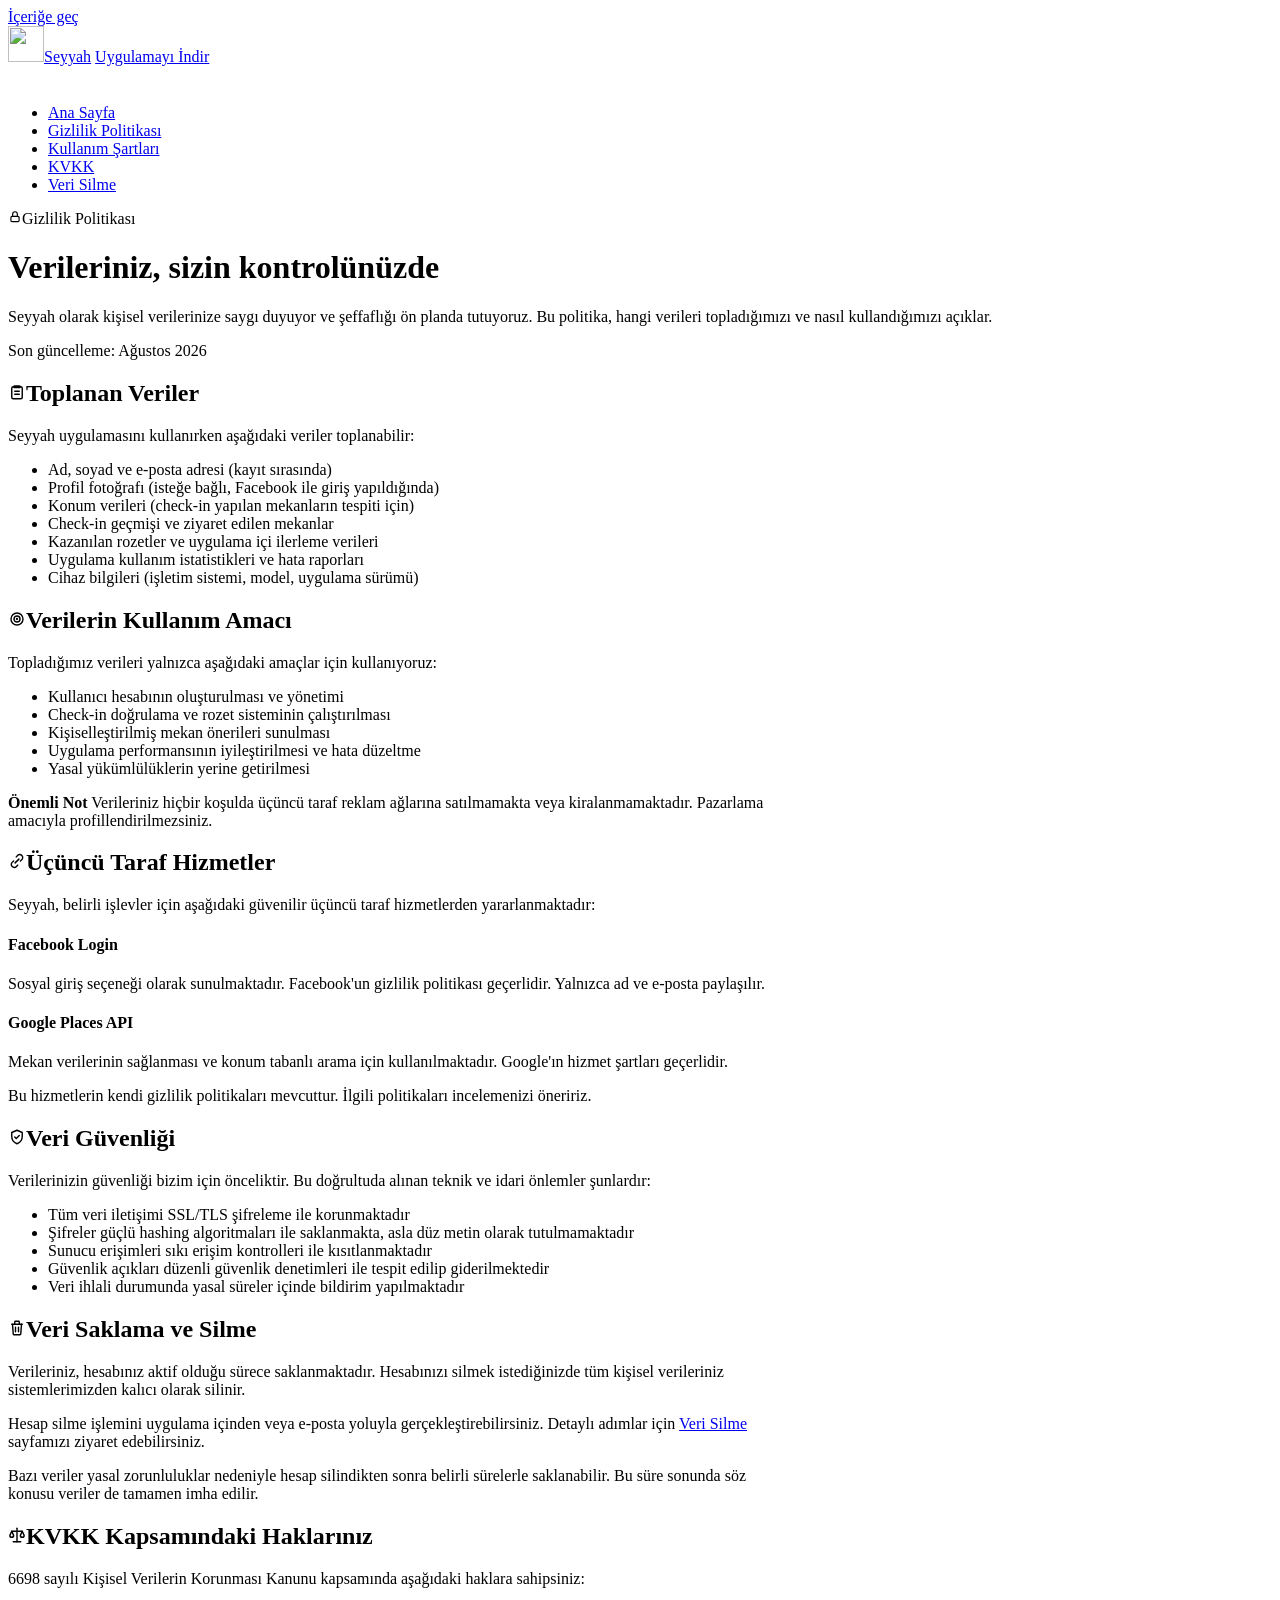
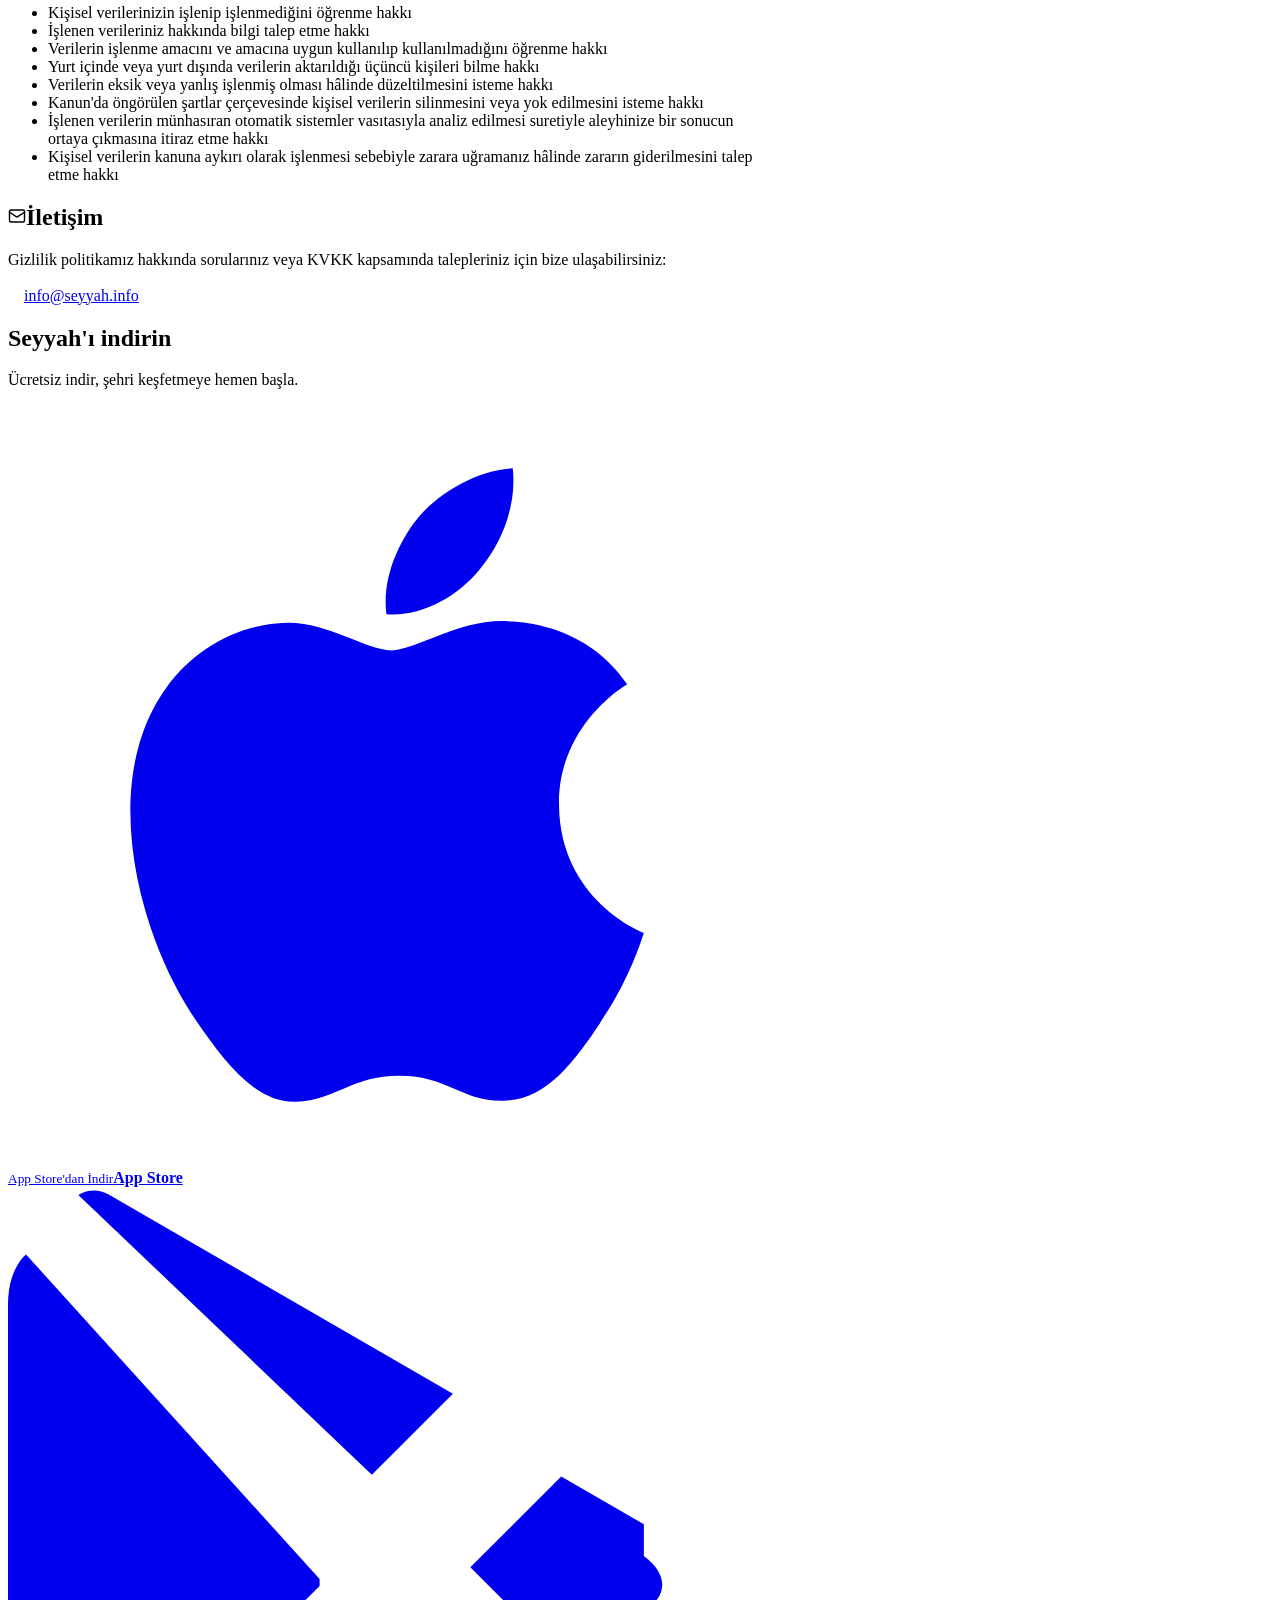
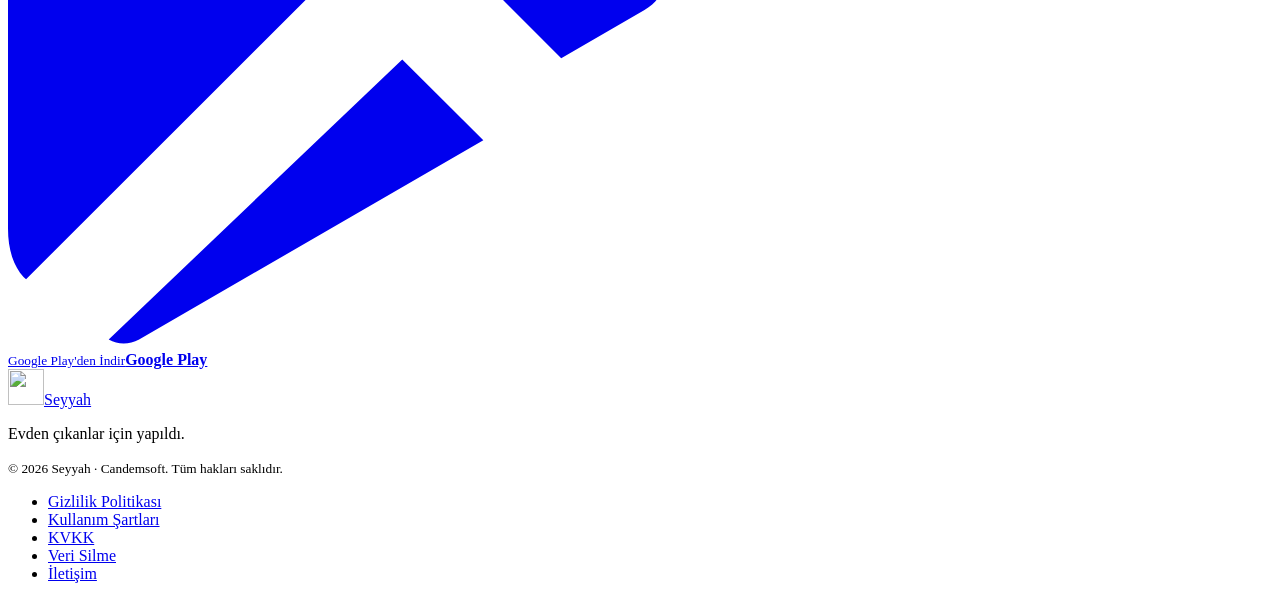
==== gizlilik_politikasi/index.html @ ff97edf8 "feat: yasal sayfalar yeni temada, metinler birebir Co-Authored-By: Claude Opus 5.5 <noreply@anthropi" ====
<!doctype html>
<html lang="tr">
<head>
  <meta charset="utf-8">
  <meta name="viewport" content="width=device-width, initial-scale=1">
  <!-- ÖNİZLEME: canlıya (seyyah.info) geçerken bu satırı kaldırın. Bkz. README -->
  <meta name="robots" content="noindex, nofollow">
  <title>Gizlilik Politikası — Seyyah</title>
  <meta name="description" content="Seyyah uygulaması gizlilik politikası. Kişisel verilerinizin nasıl toplandığı ve kullanıldığı hakkında bilgi alın.">
  <link rel="canonical" href="https://seyyah.info/gizlilik_politikasi">
  <meta name="theme-color" content="#faf8f3">
  <meta property="og:title" content="Gizlilik Politikası — Seyyah">
  <meta property="og:description" content="Seyyah uygulaması gizlilik politikası. Kişisel verilerinizin nasıl toplandığı ve kullanıldığı hakkında bilgi alın.">
  <meta property="og:url" content="https://seyyah.info/gizlilik_politikasi">
  <meta property="og:image" content="https://seyyah.info/assets/icon.png">
  <link rel="icon" type="image/png" href="../assets/icon.png">
  <link rel="preconnect" href="https://fonts.googleapis.com">
  <link rel="preconnect" href="https://fonts.gstatic.com" crossorigin>
  <link rel="stylesheet" href="https://fonts.googleapis.com/css2?family=Caveat:wght@600;700&display=swap">
  <link rel="stylesheet" href="../assets/css/site.css">
</head>
<body class="legal">
<a class="skip-link" href="#icerik">İçeriğe geç</a>
<header class="nav scrolled">
  <div class="wrap nav-inner">
    <a class="brand" href="../" aria-label="Seyyah ana sayfa"><img src="../assets/icon.png" alt="" width="36" height="36">Seyyah</a>
    <a class="btn btn-primary nav-cta" style="display:inline-flex;margin-left:auto" href="../#indir">Uygulamayı İndir</a>
  </div>
</header>
<main id="icerik">
<div class="wrap" style="max-width:868px;padding-top:22px">
  <nav aria-label="Yasal sayfalar">
    <ul class="legal-nav">
      <li><a class="u-draw" href="../">Ana Sayfa</a></li>
      <li><a class="u-draw" href="../gizlilik_politikasi/" aria-current="page">Gizlilik Politikası</a></li>
      <li><a class="u-draw" href="../kullanim_sartlari/">Kullanım Şartları</a></li>
      <li><a class="u-draw" href="../kvkk/">KVKK</a></li>
      <li><a class="u-draw" href="../veri_silme/">Veri Silme</a></li>
    </ul>
  </nav>
</div>
<!-- içerik: seyyah.info/gizlilik_politikasi sayfasından birebir -->
<header class="legal-hero">
  <div class="container">
    <span class="legal-badge"><svg width="14" height="14" viewBox="0 0 24 24" fill="none" stroke="currentColor" stroke-width="2" stroke-linecap="round" stroke-linejoin="round"><rect x="5" y="11" width="14" height="9" rx="2"/><path d="M8 11V7a4 4 0 0 1 8 0v4"/></svg>Gizlilik Politikası</span>
    <h1>Verileriniz, sizin kontrolünüzde</h1>
    <p>Seyyah olarak kişisel verilerinize saygı duyuyor ve şeffaflığı ön planda tutuyoruz. Bu politika, hangi verileri topladığımızı ve nasıl kullandığımızı açıklar.</p>
  </div>
</header>

<div class="legal-content">
  <div class="container" style="max-width:760px;">
    <div class="date-note">Son güncelleme: Ağustos 2026</div>

  <div class="card">
    <h2><span class="icon-badge"><svg width="18" height="18" viewBox="0 0 24 24" fill="none" stroke="currentColor" stroke-width="1.9" stroke-linecap="round" stroke-linejoin="round"><path d="M9 4h6a1 1 0 0 1 1 1v1H8V5a1 1 0 0 1 1-1Z"/><rect x="5" y="5" width="14" height="16" rx="2"/><path d="M9 11h6M9 15h6"/></svg></span>Toplanan Veriler</h2>

    <p>Seyyah uygulamasını kullanırken aşağıdaki veriler toplanabilir:</p>
    <ul class="bullets">
      <li>Ad, soyad ve e-posta adresi (kayıt sırasında)</li>
      <li>Profil fotoğrafı (isteğe bağlı, Facebook ile giriş yapıldığında)</li>
      <li>Konum verileri (check-in yapılan mekanların tespiti için)</li>
      <li>Check-in geçmişi ve ziyaret edilen mekanlar</li>
      <li>Kazanılan rozetler ve uygulama içi ilerleme verileri</li>
      <li>Uygulama kullanım istatistikleri ve hata raporları</li>
      <li>Cihaz bilgileri (işletim sistemi, model, uygulama sürümü)</li>
    </ul>
  </div>

  <div class="card">
    <h2><span class="icon-badge"><svg width="18" height="18" viewBox="0 0 24 24" fill="none" stroke="currentColor" stroke-width="1.9" stroke-linecap="round" stroke-linejoin="round"><circle cx="12" cy="12" r="8"/><circle cx="12" cy="12" r="4"/><circle cx="12" cy="12" r="0.6" fill="currentColor"/></svg></span>Verilerin Kullanım Amacı</h2>

    <p>Topladığımız verileri yalnızca aşağıdaki amaçlar için kullanıyoruz:</p>
    <ul class="bullets">
      <li>Kullanıcı hesabının oluşturulması ve yönetimi</li>
      <li>Check-in doğrulama ve rozet sisteminin çalıştırılması</li>
      <li>Kişiselleştirilmiş mekan önerileri sunulması</li>
      <li>Uygulama performansının iyileştirilmesi ve hata düzeltme</li>
      <li>Yasal yükümlülüklerin yerine getirilmesi</li>
    </ul>
    <div class="callout">
      <strong>Önemli Not</strong>
      Verileriniz hiçbir koşulda üçüncü taraf reklam ağlarına satılmamakta veya kiralanmamaktadır. Pazarlama amacıyla profillendirilmezsiniz.
    </div>

  </div>

  <div class="card">
    <h2><span class="icon-badge"><svg width="18" height="18" viewBox="0 0 24 24" fill="none" stroke="currentColor" stroke-width="1.9" stroke-linecap="round" stroke-linejoin="round"><path d="M9.5 14.5 14.5 9.5"/><path d="M11 6.5 12.4 5A4 4 0 1 1 18 10.6l-1.5 1.4"/><path d="M13 17.5 11.6 19A4 4 0 1 1 6 13.4l1.5-1.4"/></svg></span>Üçüncü Taraf Hizmetler</h2>

    <p>Seyyah, belirli işlevler için aşağıdaki güvenilir üçüncü taraf hizmetlerden yararlanmaktadır:</p>
    <div class="grid-2">
      <div class="mini-card">
        <h4>Facebook Login</h4>
        <p>Sosyal giriş seçeneği olarak sunulmaktadır. Facebook'un gizlilik politikası geçerlidir. Yalnızca ad ve e-posta paylaşılır.</p>
      </div>
      <div class="mini-card">
        <h4>Google Places API</h4>
        <p>Mekan verilerinin sağlanması ve konum tabanlı arama için kullanılmaktadır. Google'ın hizmet şartları geçerlidir.</p>
      </div>
    </div>
    <p style="margin-top:14px;">Bu hizmetlerin kendi gizlilik politikaları mevcuttur. İlgili politikaları incelemenizi öneririz.</p>

  </div>

  <div class="card">
    <h2><span class="icon-badge"><svg width="18" height="18" viewBox="0 0 24 24" fill="none" stroke="currentColor" stroke-width="1.9" stroke-linecap="round" stroke-linejoin="round"><path d="M12 3 5 6v5c0 5 3 8.5 7 10 4-1.5 7-5 7-10V6l-7-3Z"/><path d="m9 12 2 2 4-4"/></svg></span>Veri Güvenliği</h2>

    <p>Verilerinizin güvenliği bizim için önceliktir. Bu doğrultuda alınan teknik ve idari önlemler şunlardır:</p>
    <ul class="bullets">
      <li>Tüm veri iletişimi SSL/TLS şifreleme ile korunmaktadır</li>
      <li>Şifreler güçlü hashing algoritmaları ile saklanmakta, asla düz metin olarak tutulmamaktadır</li>
      <li>Sunucu erişimleri sıkı erişim kontrolleri ile kısıtlanmaktadır</li>
      <li>Güvenlik açıkları düzenli güvenlik denetimleri ile tespit edilip giderilmektedir</li>
      <li>Veri ihlali durumunda yasal süreler içinde bildirim yapılmaktadır</li>
    </ul>
  </div>

  <div class="card">
    <h2><span class="icon-badge"><svg width="18" height="18" viewBox="0 0 24 24" fill="none" stroke="currentColor" stroke-width="1.9" stroke-linecap="round" stroke-linejoin="round"><path d="M5 7h14"/><path d="M10 11v6M14 11v6"/><path d="M6 7l1 13a1 1 0 0 0 1 1h8a1 1 0 0 0 1-1l1-13"/><path d="M9 7V4a1 1 0 0 1 1-1h4a1 1 0 0 1 1 1v3"/></svg></span>Veri Saklama ve Silme</h2>

    <p>Verileriniz, hesabınız aktif olduğu sürece saklanmaktadır. Hesabınızı silmek istediğinizde tüm kişisel verileriniz sistemlerimizden kalıcı olarak silinir.</p>
    <p>Hesap silme işlemini uygulama içinden veya e-posta yoluyla gerçekleştirebilirsiniz. Detaylı adımlar için <a href="../veri_silme/" class="inline-link">Veri Silme</a> sayfamızı ziyaret edebilirsiniz.</p>
    <p>Bazı veriler yasal zorunluluklar nedeniyle hesap silindikten sonra belirli sürelerle saklanabilir. Bu süre sonunda söz konusu veriler de tamamen imha edilir.</p>

  </div>

  <div class="card">
    <h2><span class="icon-badge"><svg width="18" height="18" viewBox="0 0 24 24" fill="none" stroke="currentColor" stroke-width="1.9" stroke-linecap="round" stroke-linejoin="round"><path d="M12 3v18"/><path d="M7 21h10"/><path d="M5 7h6M13 7h6"/><path d="M5 7 2.5 12.5a2.5 2.5 0 0 0 5 0L5 7Z"/><path d="M19 7 16.5 12.5a2.5 2.5 0 0 0 5 0L19 7Z"/></svg></span>KVKK Kapsamındaki Haklarınız</h2>

    <p>6698 sayılı Kişisel Verilerin Korunması Kanunu kapsamında aşağıdaki haklara sahipsiniz:</p>
    <ul class="bullets">
      <li>Kişisel verilerinizin işlenip işlenmediğini öğrenme hakkı</li>
      <li>İşlenen verileriniz hakkında bilgi talep etme hakkı</li>
      <li>Verilerin işlenme amacını ve amacına uygun kullanılıp kullanılmadığını öğrenme hakkı</li>
      <li>Yurt içinde veya yurt dışında verilerin aktarıldığı üçüncü kişileri bilme hakkı</li>
      <li>Verilerin eksik veya yanlış işlenmiş olması hâlinde düzeltilmesini isteme hakkı</li>
      <li>Kanun'da öngörülen şartlar çerçevesinde kişisel verilerin silinmesini veya yok edilmesini isteme hakkı</li>
      <li>İşlenen verilerin münhasıran otomatik sistemler vasıtasıyla analiz edilmesi suretiyle aleyhinize bir sonucun ortaya çıkmasına itiraz etme hakkı</li>
      <li>Kişisel verilerin kanuna aykırı olarak işlenmesi sebebiyle zarara uğramanız hâlinde zararın giderilmesini talep etme hakkı</li>
    </ul>
  </div>

  <div class="card">
    <h2><span class="icon-badge"><svg width="18" height="18" viewBox="0 0 24 24" fill="none" stroke="currentColor" stroke-width="1.9" stroke-linecap="round" stroke-linejoin="round"><rect x="2" y="4" width="20" height="16" rx="2"/><path d="m22 7-8.97 5.7a1.94 1.94 0 0 1-2.06 0L2 7"/></svg></span>İletişim</h2>

    <p>Gizlilik politikamız hakkında sorularınız veya KVKK kapsamında talepleriniz için bize ulaşabilirsiniz:</p>
    <a href="mailto:info@seyyah.info" class="contact-pill"><svg width="16" height="16" viewBox="0 0 24 24" fill="none" stroke="var(--on-blue)" stroke-width="2" stroke-linecap="round" stroke-linejoin="round"><rect x="2" y="4" width="20" height="16" rx="2"/><path d="m22 7-8.97 5.7a1.94 1.94 0 0 1-2.06 0L2 7"/></svg>info@seyyah.info</a>

  </div>


<div class="promo">
  <h2>Seyyah'ı indirin</h2>
  <p>Ücretsiz indir, şehri keşfetmeye hemen başla.</p>
  <div class="store-buttons">
    <a href="https://apps.apple.com/tr/app/seyyah-ke%C5%9Ffet-karar-ver-git/id6761266829?l=tr" class="btn-store" target="_blank" rel="noopener">
      <svg viewBox="0 0 24 24" fill="currentColor"><path d="M18.71 19.5c-.83 1.24-1.71 2.45-3.05 2.47-1.34.03-1.77-.79-3.29-.79-1.53 0-2 .77-3.27.82-1.31.05-2.3-1.32-3.14-2.53C4.25 17 2.94 12.45 4.7 9.39c.87-1.52 2.43-2.48 4.12-2.51 1.28-.02 2.5.87 3.29.87.78 0 2.26-1.07 3.8-.91.65.03 2.47.26 3.64 1.98-.09.06-2.17 1.28-2.15 3.81.03 3.02 2.65 4.03 2.68 4.04-.03.07-.42 1.44-1.38 2.83M13 3.5c.73-.83 1.94-1.46 2.94-1.5.13 1.17-.34 2.35-1.04 3.19-.69.85-1.83 1.51-2.95 1.42-.15-1.15.41-2.35 1.05-3.11z"/></svg>
      <div class="btn-store-text"><small>App Store'dan İndir</small><strong>App Store</strong></div>
    </a>
    <a href="https://play.google.com/store/apps/details?id=com.candemsoft.seyyah" class="btn-store" target="_blank" rel="noopener">
      <svg viewBox="0 0 24 24" fill="currentColor"><path d="M3.18 23.76c.3.17.64.17.96 0l10.87-6.29-2.56-2.55-9.27 8.84zM.49 2.2C.18 2.54 0 3.06 0 3.73v16.53c0 .67.18 1.19.49 1.53l.08.07 9.27-9.26v-.22L.57 2.13l-.08.07zM20.08 10.65l-2.61-1.51-2.87 2.87 2.87 2.87 2.63-1.52c.75-.43.75-1.14-.02-1.71zM3.18.24L14.05 6.53l-2.56 2.56L2.22.25c.32-.18.64-.18.96-.01z"/></svg>
      <div class="btn-store-text"><small>Google Play'den İndir</small><strong>Google Play</strong></div>
    </a>
  </div>
</div>

  </div>
</div>
</main>
<footer class="footer">
  <div class="wrap footer-grid">
    <div>
      <a class="brand" href="../"><img src="../assets/icon.png" alt="" width="36" height="36" loading="lazy">Seyyah</a>
      <p class="made">Evden çıkanlar için yapıldı.</p>
      <small>© 2026 Seyyah · Candemsoft. Tüm hakları saklıdır.</small>
    </div>
    <nav aria-label="Alt menü">
      <ul>
        <li><a class="u-draw" href="../gizlilik_politikasi/">Gizlilik Politikası</a></li>
        <li><a class="u-draw" href="../kullanim_sartlari/">Kullanım Şartları</a></li>
        <li><a class="u-draw" href="../kvkk/">KVKK</a></li>
        <li><a class="u-draw" href="../veri_silme/">Veri Silme</a></li>
        <li><a class="u-draw" href="mailto:info@seyyah.info">İletişim</a></li>
      </ul>
    </nav>
  </div>
</footer>
</body>
</html>
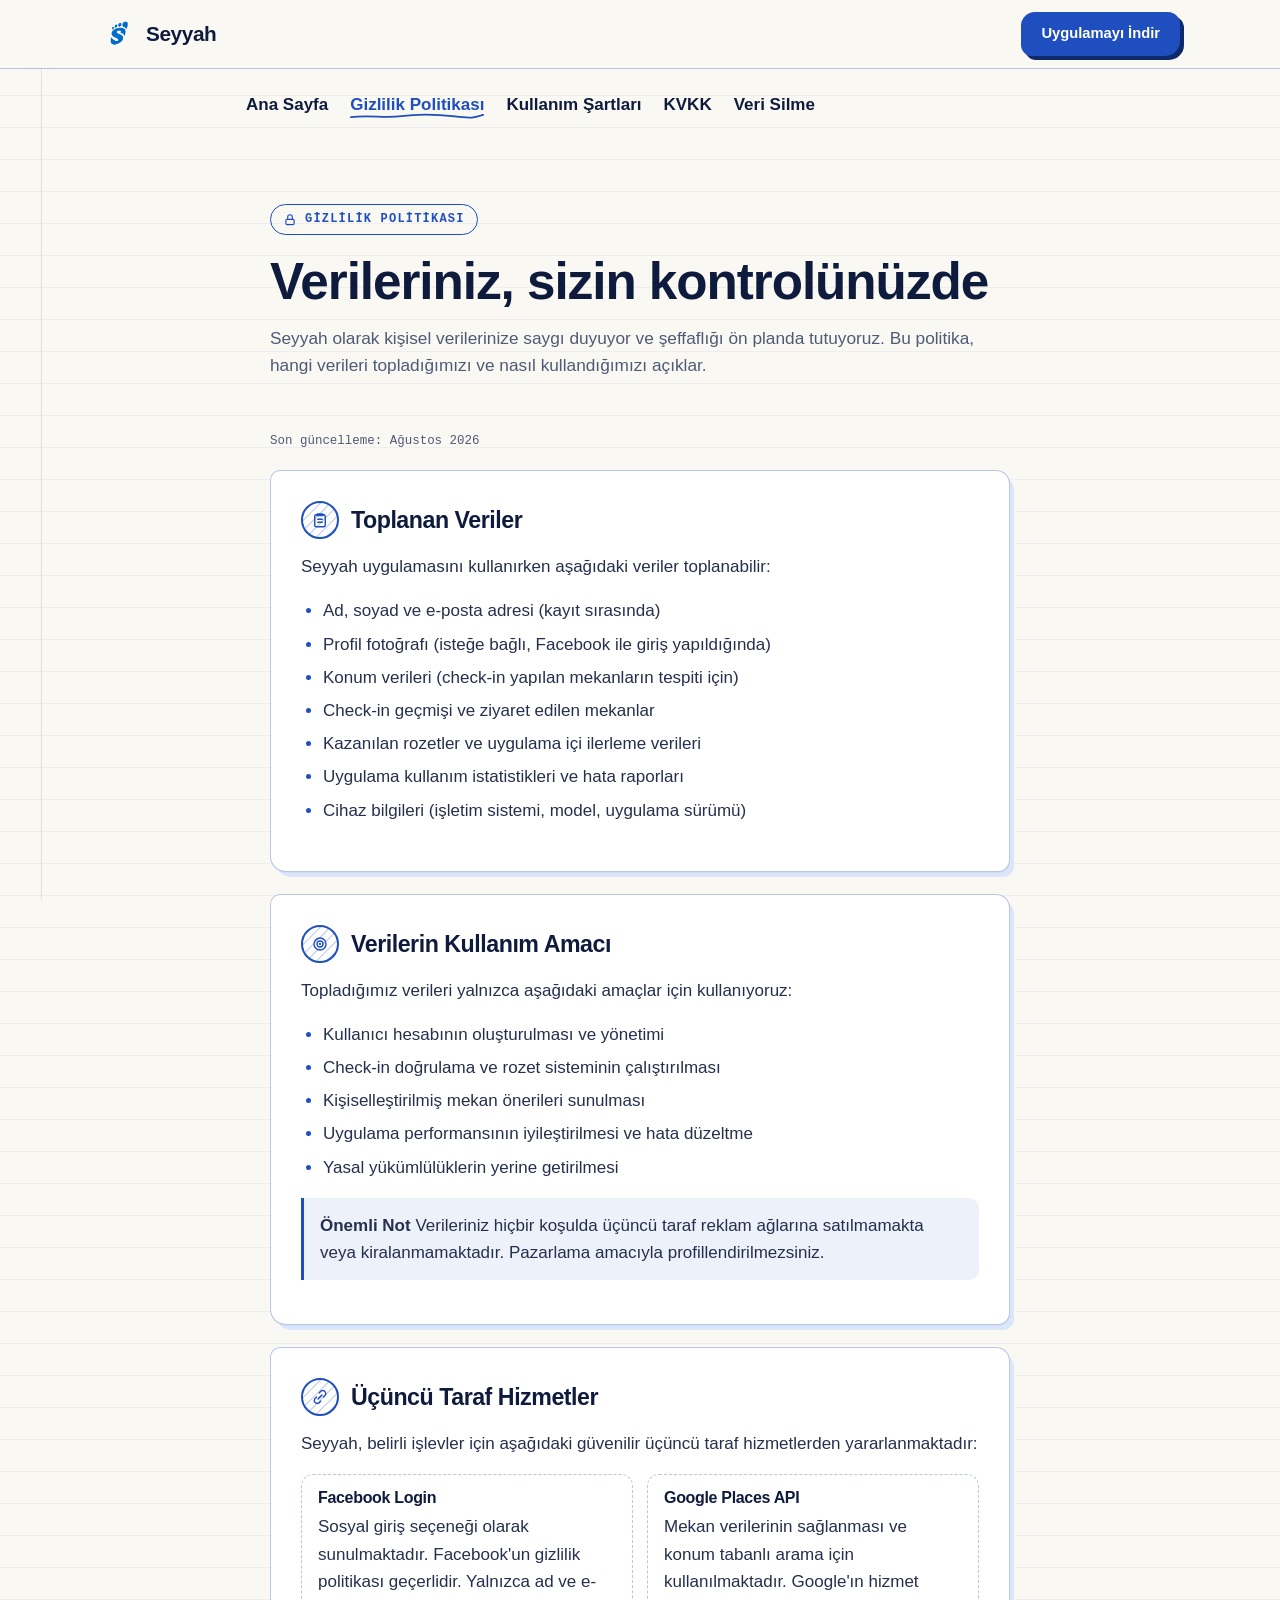
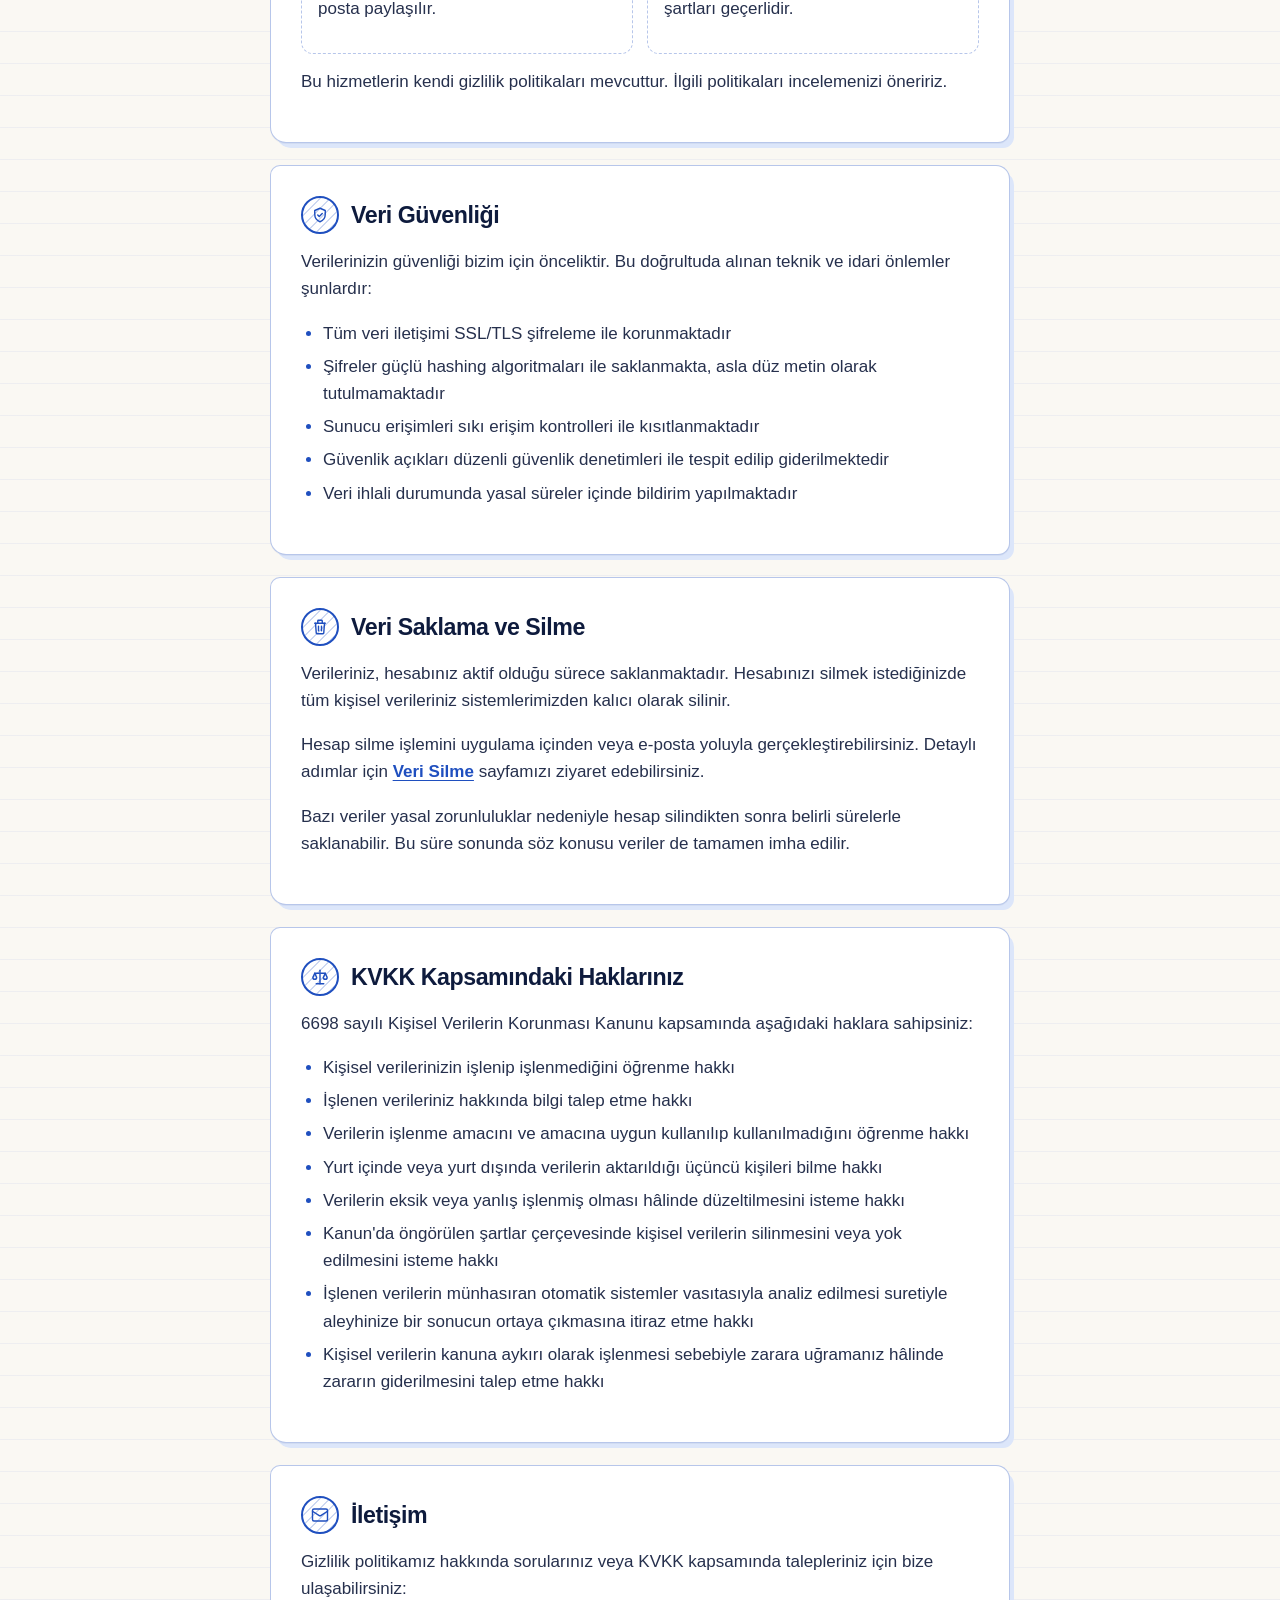
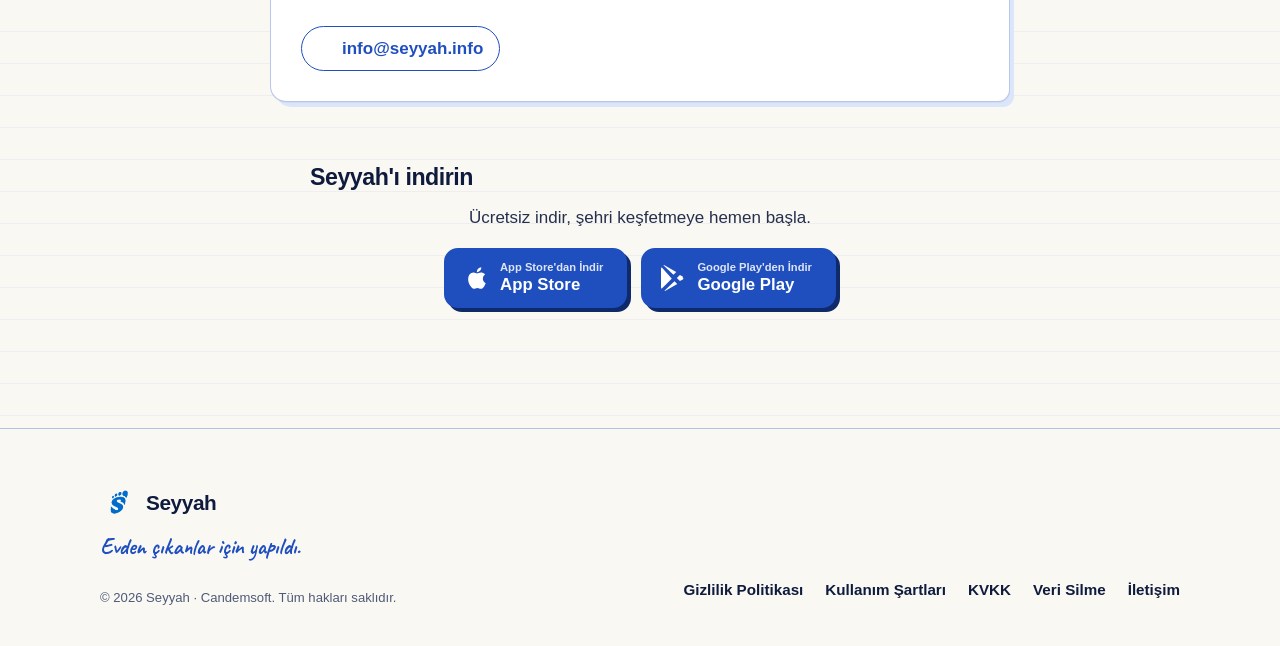
==== commit 5ca0a6ca: "perf: Caveat fontunu repoda barındır, Özel Not/Favorile kontrastını yükselt Co-Authored-By: Claude O" ====
--- a/gizlilik_politikasi/index.html
+++ b/gizlilik_politikasi/index.html
@@ -14,9 +14,8 @@
   <meta property="og:url" content="https://seyyah.info/gizlilik_politikasi">
   <meta property="og:image" content="https://seyyah.info/assets/icon.png">
   <link rel="icon" type="image/png" href="../assets/icon.png">
-  <link rel="preconnect" href="https://fonts.googleapis.com">
-  <link rel="preconnect" href="https://fonts.gstatic.com" crossorigin>
-  <link rel="stylesheet" href="https://fonts.googleapis.com/css2?family=Caveat:wght@600;700&display=swap">
+  <link rel="preload" href="../assets/fonts/caveat-latin.woff2" as="font" type="font/woff2" crossorigin>
+  <link rel="preload" href="../assets/fonts/caveat-latin-ext.woff2" as="font" type="font/woff2" crossorigin>
   <link rel="stylesheet" href="../assets/css/site.css">
 </head>
 <body class="legal">
--- a/assets/css/site.css
+++ b/assets/css/site.css
@@ -0,0 +1,633 @@
+/* Seyyah — mavi mürekkep karakalem teması
+   Mobil öncelikli. Renkler tek aile: mürekkep mavisi. Yeşil (Özel Not) ve
+   kırmızı (Favorile) yalnızca ilgili özellikte kullanılır. */
+
+/* Caveat (SIL OFL 1.1) — repoda barındırılıyor; değişken font, 600–700 aynı dosya */
+@font-face { font-family: "Caveat"; font-style: normal; font-weight: 400 700; font-display: swap;
+  src: url("../fonts/caveat-latin.woff2") format("woff2");
+  unicode-range: U+0000-00FF, U+0131, U+0152-0153, U+02BB-02BC, U+02C6, U+02DA, U+02DC, U+0304, U+0308, U+0329, U+2000-206F, U+20AC, U+2122, U+2191, U+2193, U+2212, U+2215, U+FEFF, U+FFFD; }
+@font-face { font-family: "Caveat"; font-style: normal; font-weight: 400 700; font-display: swap;
+  src: url("../fonts/caveat-latin-ext.woff2") format("woff2");
+  unicode-range: U+0100-02BA, U+02BD-02C5, U+02C7-02CC, U+02CE-02D7, U+02DD-02FF, U+0304, U+0308, U+0329, U+1D00-1DBF, U+1E00-1E9F, U+1EF2-1EFF, U+2020, U+20A0-20AB, U+20AD-20C4, U+2113, U+2C60-2C7F, U+A720-A7FF; }
+
+:root {
+  --paper: #faf8f3;
+  --paper-white: #ffffff;
+  --ink: #1f4fbf;
+  --ink-deep: #0e2a6b;
+  --ink-soft: #dce6fa;
+  --ink-faint: rgba(31, 79, 191, 0.08);
+  --ink-line: rgba(31, 79, 191, 0.32);
+  --title: #0e1b3d;
+  --text: #26304d;
+  --muted: #4f5a76;
+  --note: #15703f;          /* Özel Not */
+  --note-soft: #e3f4ea;
+  --fav: #b5203f;           /* Favorile */
+  --fav-soft: #fbe4ea;
+  --rare: #7c3aed;
+  --epic: #db2777;
+
+  --f-sans: -apple-system, BlinkMacSystemFont, "SF Pro Display", "Segoe UI", Roboto, "Helvetica Neue", Arial, sans-serif;
+  --f-hand: "Caveat", "Kalam", "Segoe Print", cursive;
+  --f-mono: ui-monospace, "SF Mono", SFMono-Regular, Menlo, Consolas, monospace;
+
+  --wrap: 1160px;
+  --gutter: clamp(16px, 4vw, 40px);
+  --radius: 10px 14px 12px 16px;
+  --shadow: 0 1px 0 rgba(14, 42, 107, 0.05), 5px 6px 0 -1px var(--ink-soft);
+  --line-gap: 32px;
+  --hatch: repeating-linear-gradient(-45deg, rgba(31, 79, 191, 0.22) 0 1.2px, transparent 1.2px 7px);
+  --hatch-x: repeating-linear-gradient(45deg, rgba(31, 79, 191, 0.16) 0 1px, transparent 1px 7px),
+             repeating-linear-gradient(-45deg, rgba(31, 79, 191, 0.16) 0 1px, transparent 1px 7px);
+  --scribble: url("data:image/svg+xml,%3Csvg xmlns='http://www.w3.org/2000/svg' viewBox='0 0 120 10' preserveAspectRatio='none'%3E%3Cpath d='M1 6.5C18 3 30 8.5 46 5.2S78 2.8 94 5.6 112 6.6 119 3.6' fill='none' stroke='%231f4fbf' stroke-width='2.2' stroke-linecap='round'/%3E%3C/svg%3E");
+}
+
+*, *::before, *::after { box-sizing: border-box; }
+html { -webkit-text-size-adjust: 100%; scroll-behavior: smooth; scroll-padding-top: 80px; }
+@media (prefers-reduced-motion: reduce) { html { scroll-behavior: auto; } }
+
+body {
+  margin: 0;
+  font-family: var(--f-sans);
+  font-size: 17px;
+  line-height: 1.6;
+  color: var(--text);
+  background-color: var(--paper);
+  background-image: linear-gradient(to bottom, transparent calc(var(--line-gap) - 1px), rgba(31, 79, 191, 0.055) calc(var(--line-gap) - 1px), rgba(31, 79, 191, 0.055) var(--line-gap));
+  background-size: 100% var(--line-gap);
+  overflow-x: hidden;
+  -webkit-font-smoothing: antialiased;
+}
+/* defter marj çizgisi */
+body::before {
+  content: "";
+  position: fixed;
+  inset: 0 auto 0 clamp(10px, 3.2vw, 56px);
+  width: 1.5px;
+  background: rgba(214, 50, 90, 0.16);
+  pointer-events: none;
+  z-index: 0;
+}
+@media (max-width: 699px) { body::before { display: none; } }
+
+img, svg { max-width: 100%; }
+img { height: auto; display: block; }
+a { color: var(--ink); text-underline-offset: 3px; }
+a:hover { color: var(--ink-deep); }
+button { font: inherit; color: inherit; }
+:focus-visible { outline: 2.5px dashed var(--ink); outline-offset: 3px; border-radius: 4px; }
+
+.sr-only {
+  position: absolute !important; width: 1px; height: 1px; padding: 0; margin: -1px;
+  overflow: hidden; clip: rect(0 0 0 0); white-space: nowrap; border: 0;
+}
+.skip-link {
+  position: absolute; left: 12px; top: -60px; z-index: 100;
+  background: var(--ink); color: #fff; padding: 10px 16px; border-radius: 8px; font-weight: 700;
+}
+.skip-link:focus { top: 12px; color: #fff; }
+
+.wrap { width: 100%; max-width: var(--wrap); margin: 0 auto; padding: 0 var(--gutter); position: relative; z-index: 1; }
+
+/* ---------- tipografi ---------- */
+h1, h2, h3, h4 { color: var(--title); margin: 0; line-height: 1.12; letter-spacing: -0.02em; font-weight: 800; }
+h1 { font-size: clamp(2.5rem, 9vw, 4.75rem); }
+h2 { font-size: clamp(1.95rem, 5.4vw, 3.15rem); }
+h3 { font-size: clamp(1.15rem, 2.4vw, 1.35rem); letter-spacing: -0.01em; }
+p { margin: 0 0 1em; }
+.hand { font-family: var(--f-hand); font-weight: 700; color: var(--ink); letter-spacing: 0; }
+.mono { font-family: var(--f-mono); font-size: 0.78rem; letter-spacing: 0.06em; text-transform: uppercase; }
+.lead { font-size: clamp(1.05rem, 2.2vw, 1.2rem); color: var(--muted); max-width: 40em; }
+.muted { color: var(--muted); }
+
+.eyebrow {
+  display: inline-flex; align-items: center; gap: 10px;
+  font-family: var(--f-mono); font-size: 0.75rem; letter-spacing: 0.12em; text-transform: uppercase;
+  color: var(--ink); font-weight: 600; margin-bottom: 18px;
+}
+.eyebrow::before { content: ""; width: 26px; height: 2px; background: var(--ink); border-radius: 2px; transform: rotate(-4deg); }
+
+.section { position: relative; padding: clamp(56px, 8vw, 104px) 0; }
+.section-head { max-width: 760px; margin-bottom: clamp(36px, 6vw, 64px); }
+.section-head h2 .hand { display: block; font-size: 1.12em; line-height: 1.05; margin-top: 4px; }
+.section-head .lead { margin-top: 18px; }
+.center { text-align: center; margin-left: auto; margin-right: auto; }
+.center .eyebrow { justify-content: center; }
+
+.sample-note {
+  display: inline-flex; align-items: center; gap: 8px;
+  font-family: var(--f-mono); font-size: 0.72rem; letter-spacing: 0.04em; color: var(--muted);
+  margin-top: 18px;
+}
+.sample-note::before { content: "※"; color: var(--ink); }
+
+/* el çizimi alt çizgi (linkler ve butonlar) */
+.u-draw {
+  background-image: var(--scribble);
+  background-repeat: no-repeat;
+  background-position: 0 100%;
+  background-size: 0% 8px;
+  padding-bottom: 6px;
+  text-decoration: none;
+  transition: background-size 0.4s cubic-bezier(.6, .1, .2, 1);
+}
+.u-draw:hover, .u-draw:focus-visible, .u-draw[aria-current="true"] { background-size: 100% 8px; }
+.u-always { background-image: var(--scribble); background-repeat: no-repeat; background-position: 0 100%; background-size: 100% 0.32em; padding-bottom: 0.08em; }
+
+/* ---------- butonlar ---------- */
+.btn {
+  --b: var(--ink);
+  position: relative; display: inline-flex; align-items: center; justify-content: center; gap: 10px;
+  min-height: 52px; padding: 12px 24px;
+  border: 2px solid var(--b); border-radius: 14px 12px 15px 11px;
+  font-weight: 750; font-size: 1rem; text-decoration: none; cursor: pointer;
+  transition: transform 0.18s ease, box-shadow 0.18s ease, background-color 0.18s ease;
+  -webkit-tap-highlight-color: transparent;
+}
+.btn::after { /* butonun altını kalemle çiz */
+  content: ""; position: absolute; left: 14px; right: 14px; bottom: -12px; height: 8px;
+  background: var(--scribble) no-repeat 0 0 / 0% 100%;
+  transition: background-size 0.45s cubic-bezier(.6, .1, .2, 1);
+}
+.btn:hover::after, .btn:focus-visible::after { background-size: 100% 100%; }
+.btn-primary { background: var(--ink); color: #fff; box-shadow: 4px 4px 0 var(--ink-deep); }
+.btn-primary:hover { color: #fff; transform: translate(-1px, -1px); box-shadow: 6px 6px 0 var(--ink-deep); }
+.btn-primary:active { transform: translate(2px, 2px); box-shadow: 1px 1px 0 var(--ink-deep); }
+.btn-ghost { background: var(--paper-white); color: var(--ink); }
+.btn-ghost:hover { background: var(--ink-soft); color: var(--ink-deep); }
+.btn svg { width: 22px; height: 22px; flex: none; }
+
+.store-buttons { display: flex; flex-wrap: wrap; gap: 14px; }
+.btn-store { min-height: 60px; padding: 10px 22px 10px 18px; text-align: left; }
+.btn-store small { display: block; font-size: 0.7rem; font-weight: 600; opacity: 0.85; line-height: 1.2; }
+.btn-store strong { display: block; font-size: 1.05rem; line-height: 1.2; }
+.btn-store svg { width: 26px; height: 26px; }
+
+/* ---------- kâğıt kart ---------- */
+.paper {
+  background: var(--paper-white);
+  border: 1.5px solid var(--ink-line);
+  border-radius: var(--radius);
+  box-shadow: var(--shadow);
+  position: relative;
+}
+.tape::before {
+  content: ""; position: absolute; top: -12px; left: 50%; width: 86px; height: 24px;
+  transform: translateX(-50%) rotate(-3deg);
+  background: rgba(220, 230, 250, 0.85);
+  border-left: 1px dashed rgba(31, 79, 191, 0.25); border-right: 1px dashed rgba(31, 79, 191, 0.25);
+  box-shadow: 0 1px 2px rgba(14, 42, 107, 0.08);
+}
+
+/* SVG çizim sınıfları */
+.ink { fill: none; stroke: var(--ink); stroke-width: 2.2; stroke-linecap: round; stroke-linejoin: round; }
+.ink-thin { stroke-width: 1.4; }
+.ink-deep { stroke: var(--ink-deep); }
+.ink-dash { stroke-dasharray: 2 9; }
+.ink-fill { fill: var(--ink); stroke: none; }
+.wobble { filter: url(#wobble); }
+.hatch-fill { fill: url(#hatch); }
+/* çizim animasyonu: JS pathLength=1 atar */
+/* boşluk >1 ve ofset >1: yuvarlak uçların başlangıçta nokta bırakmaması için */
+.js .draw [data-draw] { stroke-dasharray: 1 1.1; stroke-dashoffset: 1.05; }
+.js.reduced .draw [data-draw], .no-anim .draw [data-draw] { stroke-dasharray: none; stroke-dashoffset: 0; }
+.js [data-reveal] { opacity: 0; transform: translateY(18px); }
+.js.reduced [data-reveal], .no-anim [data-reveal] { opacity: 1; transform: none; }
+
+/* ---------- üst menü ---------- */
+.nav {
+  position: sticky; top: 0; z-index: 50;
+  background: rgba(250, 248, 243, 0.9);
+  -webkit-backdrop-filter: blur(10px); backdrop-filter: blur(10px);
+  border-bottom: 1.5px solid transparent;
+  transition: border-color 0.25s ease;
+}
+.nav.scrolled { border-bottom-color: var(--ink-line); }
+.nav-inner { display: flex; align-items: center; gap: 20px; min-height: 68px; }
+.brand { display: inline-flex; align-items: center; gap: 10px; font-weight: 850; font-size: 1.3rem; color: var(--title); text-decoration: none; letter-spacing: -0.02em; }
+.brand img { width: 36px; height: 36px; }
+.nav-links { display: none; list-style: none; margin: 0 0 0 auto; padding: 0; gap: 26px; }
+.nav-links a { color: var(--title); font-weight: 650; font-size: 0.95rem; }
+.nav-cta { display: none; min-height: 44px; padding: 8px 18px; font-size: 0.92rem; }
+.nav-toggle {
+  margin-left: auto; width: 48px; height: 48px; border: 2px solid var(--ink); border-radius: 12px;
+  background: var(--paper-white); display: grid; place-items: center; cursor: pointer;
+}
+.nav-toggle svg { width: 24px; height: 24px; }
+.mobile-menu {
+  display: none; position: fixed; inset: 68px 0 auto 0; z-index: 49;
+  background: var(--paper); border-bottom: 1.5px solid var(--ink-line);
+  padding: 12px var(--gutter) 24px; box-shadow: 0 18px 30px -18px rgba(14, 42, 107, 0.3);
+}
+.mobile-menu.open { display: block; }
+.mobile-menu a { display: block; padding: 13px 4px; font-size: 1.1rem; font-weight: 700; color: var(--title); text-decoration: none; border-bottom: 1px dashed var(--ink-line); }
+.mobile-menu .btn { margin-top: 18px; width: 100%; border-bottom: 2px solid var(--ink); color: #fff; }
+@media (min-width: 960px) {
+  .nav-links { display: flex; }
+  .nav-cta { display: inline-flex; }
+  .nav-toggle, .mobile-menu, .mobile-menu.open { display: none; }
+}
+
+/* ---------- hero ---------- */
+.hero { padding: clamp(36px, 7vw, 90px) 0 clamp(64px, 9vw, 110px); }
+.hero-grid { display: grid; gap: 48px; align-items: center; }
+.hero h1 .hand { display: block; font-size: 0.92em; line-height: 1.08; margin-top: 6px; font-weight: 700; }
+.hero h1 .hand .u-always { background-size: 100% 0.28em; }
+.hero .lead { margin: 22px 0 30px; }
+.hero-cta { display: flex; flex-wrap: wrap; gap: 16px 14px; }
+.hero-stats { display: grid; grid-template-columns: repeat(3, minmax(0, 1fr)); gap: 12px; margin: 40px 0 0; padding: 0; list-style: none; }
+.hero-stats li { border-left: 2px solid var(--ink); padding: 2px 0 2px 12px; }
+.hero-stats strong { display: block; font-size: clamp(1.6rem, 5vw, 2.2rem); color: var(--title); line-height: 1.1; font-weight: 850; }
+.hero-stats span { font-size: 0.82rem; color: var(--muted); line-height: 1.3; display: block; }
+.hero-slogan { margin-top: 26px; font-size: 1.45rem; }
+
+.hero-art { position: relative; max-width: 560px; margin: 0 auto; width: 100%; }
+.notebook {
+  padding: 26px 22px 22px 34px; transform: rotate(-1.5deg);
+  background-image: linear-gradient(to bottom, transparent 27px, rgba(31, 79, 191, 0.1) 27px, rgba(31, 79, 191, 0.1) 28px);
+  background-size: 100% 28px; background-color: #fff;
+}
+.notebook::after { /* spiral delikleri */
+  content: ""; position: absolute; left: 10px; top: 18px; bottom: 18px; width: 10px;
+  background: radial-gradient(circle at 5px 5px, var(--paper) 3.2px, var(--ink-line) 3.6px, transparent 4.2px) 0 0 / 10px 26px repeat-y;
+}
+.hero-art svg.hero-svg { width: 100%; height: auto; display: block; overflow: visible; }
+.hero-word { font-family: var(--f-hand); font-weight: 700; fill: var(--ink); }
+.hero-polaroid {
+  position: absolute; right: -6px; bottom: -34px; width: 42%; padding: 8px 8px 30px; background: #fff;
+  border: 1.5px solid var(--ink-line); transform: rotate(5deg); box-shadow: var(--shadow);
+}
+.hero-polaroid figcaption { position: absolute; left: 0; right: 0; bottom: 4px; text-align: center; font-family: var(--f-hand); font-size: 1.15rem; color: var(--ink); }
+@media (min-width: 960px) { .hero-grid { grid-template-columns: 1.05fr 0.95fr; gap: 56px; } }
+
+/* mavi karakalem görünümü: gerçek çizim gelene kadar fotoğrafı mürekkep tonuna çeviren yer tutucu */
+.sketch { position: relative; overflow: hidden; background: #fff; isolation: isolate; }
+.sketch img { width: 100%; height: 100%; object-fit: cover; filter: grayscale(1) contrast(1.35) brightness(1.42); }
+.sketch::before { content: ""; position: absolute; inset: 0; background: var(--ink); mix-blend-mode: lighten; z-index: 1; pointer-events: none; }
+.sketch::after { content: ""; position: absolute; inset: 0; background: var(--hatch); mix-blend-mode: multiply; opacity: 0.5; z-index: 2; pointer-events: none; }
+.sketch.is-drawing img { filter: none; }
+.sketch.is-drawing::before, .sketch.is-drawing::after { display: none; }
+
+/* ---------- ayak izi geçişleri ---------- */
+.trail { display: block; width: min(520px, 92%); height: 120px; margin: -36px auto; overflow: visible; color: var(--ink); position: relative; z-index: 1; }
+.trail use { fill: currentColor; }
+
+/* ---------- canlı akış ---------- */
+.live-grid { display: grid; gap: 40px; align-items: center; }
+.live-stack { position: relative; min-height: 330px; }
+.live-note {
+  position: absolute; left: 0; right: 0; padding: 16px 18px 16px 62px; background: #fff;
+  border: 1.5px solid var(--ink-line); border-radius: 6px 12px 8px 14px; box-shadow: var(--shadow);
+  display: block;
+}
+.live-note .avatar {
+  position: absolute; left: 14px; top: 16px; width: 36px; height: 36px; border-radius: 50%;
+  border: 2px solid var(--ink); display: grid; place-items: center; font-weight: 800; color: var(--ink);
+  background: var(--hatch), #fff;
+}
+.live-note p { margin: 0; color: var(--title); font-weight: 600; line-height: 1.4; }
+.live-note p b { color: var(--ink); }
+.live-note small { display: block; font-family: var(--f-mono); font-size: 0.72rem; color: var(--muted); margin-top: 4px; }
+.live-note:nth-child(1) { top: 0; transform: rotate(-1.2deg); }
+.live-note:nth-child(2) { top: 108px; transform: rotate(0.8deg); }
+.live-note:nth-child(3) { top: 216px; transform: rotate(-0.6deg); }
+.live-pulse { display: inline-block; width: 10px; height: 10px; border-radius: 50%; background: var(--ink); margin-right: 8px; box-shadow: 0 0 0 0 rgba(31, 79, 191, 0.5); animation: pulse 1.8s infinite; vertical-align: 1px; }
+@keyframes pulse { 70% { box-shadow: 0 0 0 10px rgba(31, 79, 191, 0); } 100% { box-shadow: 0 0 0 0 rgba(31, 79, 191, 0); } }
+.live-controls { display: flex; align-items: center; gap: 12px; flex-wrap: wrap; margin-top: 8px; }
+.chip-btn {
+  display: inline-flex; align-items: center; gap: 8px; min-height: 44px; padding: 8px 14px;
+  border: 1.5px solid var(--ink-line); border-radius: 999px; background: #fff; color: var(--ink);
+  font-size: 0.88rem; font-weight: 650; cursor: pointer;
+}
+.chip-btn:hover { border-color: var(--ink); }
+@media (min-width: 900px) { .live-grid { grid-template-columns: 0.9fr 1.1fr; gap: 64px; } }
+
+/* ---------- neden seyyah ---------- */
+.why-grid { display: grid; gap: 22px; }
+.why-card { padding: 26px 24px 24px; }
+.why-card svg { width: 72px; height: 72px; margin-bottom: 14px; overflow: visible; }
+.why-card h3 { margin-bottom: 8px; }
+.why-card p { margin: 0; color: var(--muted); font-size: 0.98rem; }
+.why-card:nth-child(odd) { transform: rotate(-0.6deg); }
+.why-card:nth-child(even) { transform: rotate(0.7deg); }
+@media (min-width: 640px) { .why-grid { grid-template-columns: repeat(2, minmax(0, 1fr)); } }
+@media (min-width: 1040px) { .why-grid { grid-template-columns: repeat(4, minmax(0, 1fr)); } }
+.slogan-line { margin-top: clamp(40px, 6vw, 64px); text-align: center; font-size: clamp(1.6rem, 4.5vw, 2.3rem); }
+
+/* ---------- hafta sonu rotası ---------- */
+.route-wrap { display: grid; gap: 36px; align-items: center; }
+.route-map { padding: 14px; overflow: hidden; }
+.route-map svg { width: 100%; height: auto; display: block; overflow: visible; }
+.route-map .iller path { fill: #fff; stroke: rgba(31, 79, 191, 0.28); stroke-width: 0.7; }
+.route-map .iller path.on { fill: url(#hatch); stroke: var(--ink); stroke-width: 1.1; }
+.route-line { fill: none; stroke: var(--ink); stroke-width: 3.2; stroke-linecap: round; stroke-dasharray: 3 9; }
+.route-stops { list-style: none; margin: 0; padding: 0; display: grid; gap: 14px; counter-reset: stop; }
+.route-stop { padding: 16px 18px 16px 64px; position: relative; }
+.route-stop::before {
+  counter-increment: stop; content: counter(stop);
+  position: absolute; left: 16px; top: 16px; width: 34px; height: 34px; border-radius: 50%;
+  border: 2px solid var(--ink); display: grid; place-items: center; font-family: var(--f-hand); font-size: 1.35rem; font-weight: 700; color: var(--ink);
+}
+.route-stop .when { font-family: var(--f-mono); font-size: 0.72rem; letter-spacing: 0.05em; color: var(--muted); text-transform: uppercase; }
+.route-stop h3 { font-size: 1.12rem; margin: 2px 0 4px; }
+.route-stop p { margin: 0; font-size: 0.95rem; color: var(--muted); }
+.route-stop .gps { display: inline-flex; align-items: center; gap: 6px; margin-top: 8px; font-family: var(--f-hand); font-size: 1.25rem; color: var(--ink); font-weight: 700; }
+.stamp {
+  display: inline-grid; place-items: center; text-align: center;
+  width: 150px; height: 150px; border-radius: 50%; border: 3px double var(--ink); color: var(--ink);
+  transform: rotate(-12deg); font-weight: 850; letter-spacing: 0.04em; line-height: 1.1;
+  background: radial-gradient(circle, transparent 58%, rgba(31, 79, 191, 0.07) 60%);
+}
+.stamp b { display: block; font-size: 1.2rem; text-transform: uppercase; }
+.stamp span { display: block; font-size: 1.35rem; letter-spacing: 0.15em; }
+.stamp small { font-family: var(--f-mono); font-size: 0.6rem; letter-spacing: 0.1em; text-transform: uppercase; }
+.route-stamp { position: absolute; right: 4%; bottom: 4%; pointer-events: none; }
+.route-map { position: relative; }
+@media (max-width: 559px) { .route-stamp { width: 108px; height: 108px; } .route-stamp b { font-size: 0.9rem; } .route-stamp span { font-size: 1rem; } }
+@media (min-width: 960px) { .route-wrap { grid-template-columns: 1.35fr 0.9fr; gap: 48px; } }
+
+/* ---------- nasıl çalışır ---------- */
+.how-grid { display: grid; gap: 48px; }
+.steps { list-style: none; margin: 0; padding: 0; display: grid; gap: 4px; }
+.step { display: grid; grid-template-columns: 54px 1fr; gap: 14px; padding: 14px 0; border-bottom: 1px dashed var(--ink-line); }
+.step:last-child { border-bottom: 0; }
+.step-num { width: 46px; height: 46px; display: grid; place-items: center; position: relative; font-family: var(--f-hand); font-size: 1.7rem; font-weight: 700; color: var(--ink); }
+.step-num svg { position: absolute; inset: 0; width: 100%; height: 100%; overflow: visible; }
+.step h3 { margin: 6px 0 4px; }
+.step p { margin: 0; color: var(--muted); font-size: 0.98rem; }
+@media (min-width: 980px) { .how-grid { grid-template-columns: 1fr 0.85fr; gap: 64px; align-items: start; } .how-sim { position: sticky; top: 100px; } }
+
+/* check-in simülasyonu */
+.sim { padding: 26px 22px; text-align: center; overflow: hidden; }
+.sim-head { display: flex; justify-content: space-between; align-items: center; gap: 12px; text-align: left; margin-bottom: 8px; }
+.sim-head h3 { font-size: 1.15rem; }
+.sim-head small { font-family: var(--f-mono); font-size: 0.72rem; color: var(--muted); }
+.sim-radar { position: relative; width: 220px; height: 220px; margin: 18px auto 14px; }
+.sim-radar svg { width: 100%; height: 100%; overflow: visible; }
+.sim-ring { fill: none; stroke: var(--ink); stroke-width: 2; opacity: 0; transform-origin: 110px 110px; }
+.sim[data-state="scan"] .sim-ring { animation: ring 1.6s cubic-bezier(.2, .6, .3, 1) infinite; }
+.sim[data-state="scan"] .sim-ring:nth-of-type(2) { animation-delay: 0.53s; }
+.sim[data-state="scan"] .sim-ring:nth-of-type(3) { animation-delay: 1.06s; }
+@keyframes ring { 0% { transform: scale(0.25); opacity: 0.9; } 100% { transform: scale(1); opacity: 0; } }
+.sim-status { min-height: 3.2em; margin: 0 0 14px; font-weight: 700; color: var(--title); }
+.sim-status small { display: block; font-weight: 500; color: var(--muted); font-size: 0.88rem; }
+.sim .btn { width: 100%; }
+.sim-reward { display: none; flex-direction: column; align-items: center; gap: 8px; }
+.sim[data-state="reward"] .sim-reward { display: flex; }
+.sim[data-state="reward"] .sim-radar, .sim[data-state="reward"] .sim-status { display: none; }
+.sim-reward img { width: 150px; height: 150px; filter: drop-shadow(0 6px 10px rgba(14, 42, 107, 0.22)); }
+.sim-reward .mono { color: var(--ink); font-weight: 700; }
+.sim-reward h4 { font-size: 1.3rem; }
+.sim-check { opacity: 0; }
+.sim[data-state="done"] .sim-check { opacity: 1; }
+.sim-foot { font-size: 0.8rem; color: var(--muted); margin: 16px 0 0; }
+
+/* ---------- mekan ekranı (telefon) ---------- */
+.place-grid { display: grid; gap: 48px; }
+.phone-stage { position: relative; max-width: 800px; width: 100%; margin: 0 auto; }
+.phone {
+  position: relative; width: min(300px, 78%); margin: 0 auto; padding: 14px 12px 18px;
+  border: 2.5px solid var(--ink-deep); border-radius: 42px 40px 44px 38px; background: #fff;
+  box-shadow: 8px 10px 0 -2px var(--ink-soft);
+}
+.phone::before { content: ""; display: block; width: 86px; height: 22px; margin: 0 auto 10px; border-radius: 12px; background: var(--ink-deep); }
+.screen { border-radius: 26px; overflow: hidden; border: 1.5px solid var(--ink-line); background: #fff; font-size: 0.8rem; }
+.screen-hero { height: 128px; }
+.screen-body { padding: 12px 12px 14px; }
+.screen-title { display: flex; align-items: center; justify-content: space-between; gap: 6px; }
+.screen-title h4 { font-size: 1.05rem; }
+.badge-open { font-size: 0.66rem; font-weight: 800; color: var(--ink); border: 1.5px solid var(--ink); border-radius: 999px; padding: 1px 8px; }
+.screen-meta { color: var(--muted); font-size: 0.72rem; margin: 2px 0 10px; }
+.actions { display: grid; grid-template-columns: repeat(4, minmax(0, 1fr)); gap: 6px; }
+.action { display: flex; flex-direction: column; align-items: center; gap: 3px; padding: 8px 2px; border-radius: 12px; font-size: 0.64rem; font-weight: 750; text-align: center; line-height: 1.15; }
+.action svg { width: 20px; height: 20px; }
+.a-here, .a-dir { background: rgba(31, 79, 191, 0.12); color: var(--ink); }
+.a-note { background: var(--note-soft); color: var(--note); }
+.a-fav { background: var(--fav-soft); color: var(--fav); }
+.mayor { margin-top: 10px; display: flex; gap: 10px; align-items: center; padding: 9px 10px; border: 1.5px dashed var(--ink); border-radius: 12px; background: var(--hatch-x), #fff; }
+.mayor svg { width: 28px; height: 28px; flex: none; }
+.mayor b { display: block; font-size: 0.62rem; letter-spacing: 0.12em; color: var(--ink); }
+.mayor span { font-size: 0.72rem; color: var(--title); font-weight: 650; }
+.stats-row { margin-top: 10px; display: grid; grid-template-columns: 1fr 1fr; gap: 6px; }
+.stats-row div { border: 1px solid var(--ink-line); border-radius: 10px; padding: 6px 8px; }
+.stats-row b { display: block; font-size: 0.95rem; color: var(--title); }
+.stats-row span { font-size: 0.62rem; color: var(--muted); }
+.annot { position: absolute; margin: 0; font-family: var(--f-hand); font-size: 1.25rem; line-height: 1.12; color: var(--ink); font-weight: 700; width: calc((100% - 310px) / 2 - 18px); }
+.annot.note-c { color: var(--note); }
+.annot.fav-c { color: var(--fav); }
+.annot-svg { position: absolute; inset: 0; width: 100%; height: 100%; overflow: visible; pointer-events: none; }
+.annot-list { display: grid; gap: 10px; margin: 26px 0 0; padding: 0; list-style: none; }
+.annot-list li { font-family: var(--f-hand); font-size: 1.3rem; color: var(--ink); line-height: 1.2; padding-left: 26px; position: relative; font-weight: 700; }
+.annot-list li::before { content: "→"; position: absolute; left: 0; }
+.annot-list li.note-c { color: var(--note); }
+.annot-list li.fav-c { color: var(--fav); }
+.phone-stage .annot, .phone-stage .annot-svg { display: none; }
+@media (min-width: 760px) {
+  .phone-stage .annot, .phone-stage .annot-svg { display: block; }
+  .annot-list { display: none; }
+  .phone { width: 290px; }
+}
+.feature-list { display: grid; gap: 16px; margin-top: 8px; }
+.feature { display: grid; grid-template-columns: 48px 1fr; gap: 14px; padding: 16px 18px; }
+.feature svg { width: 44px; height: 44px; overflow: visible; }
+.feature h3 { font-size: 1.05rem; margin-bottom: 2px; }
+.feature p { margin: 0; color: var(--muted); font-size: 0.95rem; }
+.feature.note-f h3 { color: var(--note); }
+.feature.fav-f h3 { color: var(--fav); }
+@media (min-width: 640px) { .feature-list { grid-template-columns: repeat(2, minmax(0, 1fr)); } }
+@media (min-width: 1040px) { .feature-list { grid-template-columns: repeat(3, minmax(0, 1fr)); } }
+
+/* ---------- etiket defteri ---------- */
+.sticker-book { padding: clamp(28px, 4vw, 44px) clamp(16px, 3.5vw, 40px); background-color: #fff; background-image: linear-gradient(90deg, transparent calc(50% - 1px), rgba(31, 79, 191, 0.18) calc(50% - 1px), rgba(31, 79, 191, 0.18) calc(50% + 1px), transparent calc(50% + 1px)); }
+@media (max-width: 759px) { .sticker-book { background-image: none; } }
+.sticker-grid { display: grid; grid-template-columns: repeat(2, minmax(0, 1fr)); gap: 30px 16px; list-style: none; margin: 0; padding: 0; }
+.sticker {
+  position: relative; display: flex; flex-direction: column; align-items: center; gap: 6px; width: 100%;
+  padding: 18px 6px 14px; border: 0; background: none; cursor: pointer; text-align: center;
+  transition: transform 0.25s cubic-bezier(.3, 1.4, .5, 1);
+}
+.sticker::before { /* bant */
+  content: ""; position: absolute; top: 6px; left: 50%; width: 60px; height: 18px; z-index: 2;
+  transform: translateX(-50%) rotate(var(--tape, -4deg)); background: rgba(220, 230, 250, 0.8);
+}
+.sticker img { width: min(132px, 100%); aspect-ratio: 1; object-fit: contain; filter: drop-shadow(1px 3px 2px rgba(14, 42, 107, 0.22)); transition: filter 0.25s ease; }
+.sticker h3 { font-size: 0.98rem; margin-top: 4px; }
+.sticker .meta { font-size: 0.78rem; color: var(--muted); }
+.rarity { font-family: var(--f-mono); font-size: 0.66rem; font-weight: 700; letter-spacing: 0.08em; text-transform: uppercase; padding: 2px 9px; border-radius: 999px; border: 1.5px solid currentColor; }
+.r-common { color: #5b6478; }
+.r-rare { color: var(--rare); }
+.r-epic { color: var(--epic); }
+.sticker:hover, .sticker:focus-visible, .sticker[aria-expanded="true"] { transform: rotate(var(--tilt, -3deg)) translateY(-6px); }
+.sticker[data-rarity="rare"]:hover img, .sticker[data-rarity="rare"][aria-expanded="true"] img { filter: drop-shadow(0 0 10px rgba(124, 58, 237, 0.55)); }
+.sticker[data-rarity="epic"] img { animation: shimmer 3.2s ease-in-out infinite; }
+@keyframes shimmer { 50% { filter: drop-shadow(0 0 12px rgba(219, 39, 119, 0.55)) drop-shadow(1px 3px 2px rgba(14, 42, 107, 0.2)); } }
+.sticker-detail { margin-top: 30px; padding: 18px 20px; border: 1.5px dashed var(--ink); border-radius: 12px; background: #fff; min-height: 84px; }
+.sticker-detail h3 { font-family: var(--f-hand); font-size: 1.6rem; color: var(--ink); letter-spacing: 0; font-weight: 700; }
+.sticker-detail p { margin: 4px 0 0; }
+.sticker-more { text-align: center; margin-top: 26px; font-size: 1.45rem; }
+@media (min-width: 760px) { .sticker-grid { grid-template-columns: repeat(4, minmax(0, 1fr)); } }
+
+/* ---------- günlük seri ---------- */
+.streak-grid { display: grid; gap: 40px; align-items: center; }
+.streak-card { padding: 26px 22px; }
+.streak-top { display: flex; align-items: flex-end; justify-content: space-between; gap: 16px; flex-wrap: wrap; }
+.streak-count { font-size: clamp(3.6rem, 12vw, 5.2rem); font-weight: 900; color: var(--title); line-height: 0.9; letter-spacing: -0.04em; }
+.streak-count small { font-size: 0.3em; font-weight: 700; color: var(--muted); letter-spacing: 0; margin-left: 6px; }
+.cal { display: grid; grid-template-columns: repeat(7, minmax(0, 1fr)); gap: 6px; margin-top: 22px; }
+.cal .dow { font-family: var(--f-mono); font-size: 0.66rem; text-align: center; color: var(--muted); }
+.cal .day { position: relative; aspect-ratio: 1; border: 1.5px solid var(--ink-line); border-radius: 6px 8px 5px 9px; background: #fff; display: grid; place-items: center; font-size: 0.7rem; color: var(--muted); }
+.cal .day svg { position: absolute; inset: 12%; width: 76%; height: 76%; overflow: visible; }
+.cal .day.today { border-color: var(--ink); border-width: 2px; }
+.cal .day.freeze { background: var(--ink-soft); }
+.cal .day.freeze span { font-size: 1rem; }
+.cal-legend { display: flex; flex-wrap: wrap; gap: 6px 18px; margin-top: 14px; font-size: 0.8rem; color: var(--muted); }
+.milestones { list-style: none; padding: 0; margin: 28px 0 0; display: grid; grid-template-columns: repeat(5, minmax(0, 1fr)); gap: 8px; position: relative; }
+.milestones::before { content: ""; position: absolute; left: 10%; right: 10%; top: 25px; border-top: 2px dashed var(--ink-line); }
+.milestones li { text-align: center; position: relative; }
+.milestones .ms { width: 52px; height: 52px; margin: 0 auto 6px; border-radius: 50%; border: 2px solid var(--ink); background: #fff; display: grid; place-items: center; font-weight: 850; color: var(--ink); font-size: 1.05rem; }
+.milestones .ms.reached { background: var(--ink); color: #fff; }
+.milestones span { font-size: 0.74rem; color: var(--muted); }
+.streak-facts { display: grid; grid-template-columns: repeat(3, minmax(0, 1fr)); gap: 12px; margin-top: 30px; }
+.streak-facts div { border-left: 2px solid var(--ink); padding-left: 12px; }
+.streak-facts b { display: block; font-size: 1.6rem; color: var(--title); line-height: 1.1; }
+.streak-facts span { font-size: 0.82rem; color: var(--muted); }
+@media (min-width: 960px) { .streak-grid { grid-template-columns: 1fr 1fr; gap: 64px; } }
+
+/* ---------- arkadaş hareketleri ---------- */
+.friends-grid { display: grid; gap: 22px; }
+.friend { padding: 20px 20px 18px; }
+.friend-head { display: flex; align-items: center; gap: 12px; margin-bottom: 10px; }
+.friend .avatar { width: 42px; height: 42px; border-radius: 50%; border: 2px solid var(--ink); display: grid; place-items: center; font-weight: 850; color: var(--ink); background: var(--hatch), #fff; flex: none; }
+.friend-head p { margin: 0; font-weight: 650; color: var(--title); line-height: 1.35; }
+.friend-head p b { color: var(--ink); }
+.friend blockquote { margin: 0; font-family: var(--f-hand); font-size: 1.35rem; line-height: 1.25; color: var(--ink-deep); }
+.friend .sub { margin: 0; color: var(--muted); font-size: 0.95rem; }
+.friend .crown { position: absolute; top: -18px; right: 18px; width: 44px; height: 44px; transform: rotate(10deg); overflow: visible; }
+@media (min-width: 720px) { .friends-grid { grid-template-columns: repeat(2, minmax(0, 1fr)); } .friend:nth-child(even) { transform: translateY(26px) rotate(0.8deg); } .friend:nth-child(odd) { transform: rotate(-0.7deg); } }
+
+/* ---------- türkiye haritası ---------- */
+.map-shell { padding: clamp(12px, 2.5vw, 26px); }
+.map-tools { display: flex; flex-wrap: wrap; gap: 12px; align-items: center; justify-content: space-between; margin-bottom: 12px; }
+.map-tools label { font-weight: 700; color: var(--title); font-size: 0.92rem; display: flex; align-items: center; gap: 10px; }
+.map-tools select { min-height: 44px; border: 1.5px solid var(--ink); border-radius: 10px; background: #fff; color: var(--title); padding: 6px 12px; font: inherit; font-size: 0.95rem; max-width: 200px; }
+.map-readout { font-family: var(--f-hand); font-size: 1.5rem; color: var(--ink); font-weight: 700; min-height: 1.4em; }
+.tr-map { position: relative; }
+.tr-map svg { width: 100%; height: auto; display: block; overflow: visible; touch-action: manipulation; }
+.tr-map .iller path { fill: #fff; stroke: var(--ink); stroke-width: 0.8; stroke-linejoin: round; cursor: pointer; transition: fill 0.2s ease; }
+.tr-map .iller path:hover, .tr-map .iller path.active { fill: url(#hatch); }
+.tr-map .iller path.visited { fill: url(#hatch-x); }
+.tr-map .iller path.active { stroke-width: 1.6; }
+.map-pin { cursor: pointer; }
+.map-pin .pin-body { fill: #fff; stroke: var(--ink); stroke-width: 2.4; }
+.map-pin .pin-dot { fill: var(--ink); }
+.map-pin:hover .pin-body, .map-pin.active .pin-body { fill: var(--ink); }
+.map-pin:hover .pin-dot, .map-pin.active .pin-dot { fill: #fff; }
+.map-pin:focus { outline: none; }
+.map-pin:focus-visible .pin-body { stroke-width: 4; stroke: var(--ink-deep); }
+.map-fallback { padding: 40px 10px; text-align: center; color: var(--muted); }
+.place-chips { display: flex; flex-wrap: wrap; gap: 8px; margin-top: 16px; list-style: none; padding: 0; }
+.place-chips .chip-btn[aria-pressed="true"] { background: var(--ink); color: #fff; border-color: var(--ink); }
+.explore-grid { display: grid; gap: 28px; }
+.place-card { padding: 16px; }
+.place-card h3 { font-size: 1.35rem; margin-top: 14px; }
+.place-card .where { font-family: var(--f-mono); font-size: 0.72rem; letter-spacing: 0.06em; text-transform: uppercase; color: var(--muted); }
+.place-card p { margin: 8px 0 0; color: var(--text); font-size: 0.98rem; }
+.credit { font-size: 0.74rem; color: var(--muted); margin-top: 10px !important; }
+.credit a { color: var(--muted); }
+@media (min-width: 1000px) { .explore-grid { grid-template-columns: 1.55fr 0.85fr; align-items: start; } .place-card { position: sticky; top: 100px; } }
+
+/* çizim ↔ fotoğraf karşılaştırma */
+.compare { position: relative; aspect-ratio: 4 / 3; border-radius: 8px; overflow: hidden; border: 1.5px solid var(--ink-line); --pos: 50%; user-select: none; touch-action: pan-y; }
+.compare > img, .compare .sketch { position: absolute; inset: 0; width: 100%; height: 100%; }
+.compare > img { object-fit: cover; }
+.compare .sketch { clip-path: inset(0 calc(100% - var(--pos)) 0 0); }
+.compare .divider { position: absolute; top: 0; bottom: 0; left: var(--pos); width: 0; border-left: 2px dashed #fff; z-index: 3; pointer-events: none; }
+.compare .knob { position: absolute; top: 50%; left: 0; width: 44px; height: 44px; transform: translate(-50%, -50%); border-radius: 50%; background: #fff; border: 2px solid var(--ink); display: grid; place-items: center; color: var(--ink); font-weight: 900; box-shadow: 0 2px 8px rgba(14, 42, 107, 0.25); }
+.compare input[type="range"] { position: absolute; inset: 0; width: 100%; height: 100%; opacity: 0; cursor: ew-resize; z-index: 4; margin: 0; }
+.compare .lbl { position: absolute; bottom: 10px; z-index: 3; font-family: var(--f-hand); font-size: 1.15rem; font-weight: 700; padding: 0 8px; border-radius: 6px; background: rgba(255, 255, 255, 0.92); color: var(--ink); pointer-events: none; }
+.compare .lbl.l { left: 10px; }
+.compare .lbl.r { right: 10px; }
+.compare:focus-within { outline: 2.5px dashed var(--ink); outline-offset: 3px; }
+
+/* ---------- SSS ---------- */
+.faq { max-width: 820px; margin: 0 auto; display: grid; gap: 14px; }
+.faq details { padding: 0; }
+.faq summary { list-style: none; cursor: pointer; padding: 18px 56px 18px 20px; font-weight: 750; color: var(--title); position: relative; font-size: 1.05rem; }
+.faq summary::-webkit-details-marker { display: none; }
+.faq summary::after { content: "+"; position: absolute; right: 20px; top: 50%; transform: translateY(-52%); font-family: var(--f-hand); font-size: 2rem; color: var(--ink); line-height: 1; transition: transform 0.25s ease; }
+.faq details[open] summary::after { transform: translateY(-52%) rotate(45deg); }
+.faq .ans { padding: 0 20px 18px; color: var(--text); }
+.faq .ans p:last-child { margin-bottom: 0; }
+
+/* ---------- indir ---------- */
+.cta-card { padding: clamp(32px, 6vw, 64px) clamp(20px, 5vw, 64px); text-align: center; overflow: hidden; }
+.cta-card h2 { max-width: 16em; margin: 0 auto; }
+.cta-card .lead { margin: 18px auto 30px; }
+.cta-card .store-buttons { justify-content: center; }
+.cta-board { font-size: clamp(1.9rem, 6vw, 3rem); margin-bottom: 18px; display: block; }
+.cta-board-svg { width: min(520px, 100%); height: auto; margin: 0 auto 10px; display: block; overflow: visible; }
+
+/* ---------- footer ---------- */
+.footer { padding: 56px 0 40px; border-top: 1.5px solid var(--ink-line); position: relative; z-index: 1; background: rgba(250, 248, 243, 0.92); }
+.footer-grid { display: grid; gap: 26px; }
+.footer .brand { margin-bottom: 8px; }
+.footer nav ul { list-style: none; margin: 0; padding: 0; display: flex; flex-wrap: wrap; gap: 6px 22px; }
+.footer nav a { color: var(--title); font-weight: 600; font-size: 0.95rem; display: inline-block; padding: 6px 0; }
+.footer small { display: block; color: var(--muted); font-size: 0.82rem; }
+.footer .made { font-family: var(--f-hand); font-size: 1.4rem; color: var(--ink); font-weight: 700; }
+.credits summary { cursor: pointer; font-size: 0.85rem; color: var(--muted); padding: 6px 0; }
+.credits ul { margin: 6px 0 0; padding-left: 18px; font-size: 0.8rem; color: var(--muted); }
+.credits a { color: var(--muted); }
+@media (min-width: 860px) { .footer-grid { grid-template-columns: 1fr auto; align-items: end; } }
+
+/* imleç mürekkep izi */
+.ink-trail { position: fixed; inset: 0; pointer-events: none; z-index: 60; }
+
+/* ---------- yasal sayfalar ---------- */
+.legal-hero { padding: clamp(36px, 7vw, 80px) 0 28px; }
+.legal-hero .container, .legal-content .container { width: 100%; max-width: 820px; margin: 0 auto; padding: 0 var(--gutter); position: relative; z-index: 1; }
+.legal-badge { display: inline-flex; align-items: center; gap: 8px; font-family: var(--f-mono); font-size: 0.75rem; letter-spacing: 0.1em; text-transform: uppercase; color: var(--ink); font-weight: 700; border: 1.5px solid var(--ink); border-radius: 999px; padding: 5px 12px; margin-bottom: 18px; }
+.legal-hero h1 { font-size: clamp(2rem, 6.5vw, 3.2rem); }
+.legal-hero p { color: var(--muted); font-size: 1.08rem; margin-top: 14px; }
+.legal-content { padding-bottom: 80px; }
+.legal-content .container { max-width: 820px !important; }
+.legal-content .card { background: #fff; border: 1.5px solid var(--ink-line); border-radius: var(--radius); box-shadow: var(--shadow); padding: clamp(20px, 4vw, 30px); margin-bottom: 22px; }
+.legal-content h2 { font-size: clamp(1.2rem, 3.2vw, 1.45rem); display: flex; align-items: center; gap: 12px; margin-bottom: 14px; }
+.legal-content h4 { font-size: 1rem; margin-bottom: 6px; }
+.icon-badge { width: 38px; height: 38px; flex: none; border-radius: 50%; border: 2px solid var(--ink); color: var(--ink); display: grid; place-items: center; background: var(--hatch), #fff; }
+.legal-content ul.bullets { margin: 0 0 1em; padding-left: 22px; }
+.legal-content ul.bullets li { margin-bottom: 6px; }
+.legal-content ul.bullets li::marker { color: var(--ink); }
+.date-note { font-family: var(--f-mono); font-size: 0.78rem; color: var(--muted); margin-bottom: 18px; display: inline-block; }
+.callout { border-left: 3px solid var(--ink); background: var(--ink-faint); padding: 14px 16px; border-radius: 0 10px 10px 0; margin: 14px 0; }
+.callout.warn { border-left-color: var(--fav); background: var(--fav-soft); }
+.grid-2 { display: grid; gap: 14px; margin: 14px 0; }
+@media (min-width: 640px) { .grid-2 { grid-template-columns: 1fr 1fr; } }
+.mini-card { border: 1.5px dashed var(--ink-line); border-radius: 12px; padding: 14px 16px; }
+.inline-link { font-weight: 650; }
+.contact-pill { display: inline-flex; align-items: center; gap: 8px; border: 1.5px solid var(--ink); border-radius: 999px; padding: 8px 16px; font-weight: 700; text-decoration: none; margin-top: 6px; }
+.promo { text-align: center; padding: clamp(24px, 5vw, 40px) !important; }
+.promo .store-buttons { justify-content: center; margin-top: 16px; }
+.promo .btn-store { border: 2px solid var(--ink); background: var(--ink); color: #fff; border-radius: 14px; display: inline-flex; align-items: center; gap: 10px; text-decoration: none; box-shadow: 4px 4px 0 var(--ink-deep); }
+.promo .btn-store-text small { display: block; font-size: 0.7rem; opacity: 0.85; }
+.promo .btn-store-text strong { display: block; }
+.steps-legal, .legal-content .steps { display: grid; gap: 10px; margin-top: 14px; }
+.legal-content .step { display: grid; grid-template-columns: 40px 1fr; gap: 12px; align-items: start; border-bottom: 1px dashed var(--ink-line); padding: 10px 0; }
+.legal-content .step:last-child { border-bottom: 0; }
+.legal-content .step-num { width: 36px; height: 36px; border-radius: 50%; border: 2px solid var(--ink); font-size: 1.3rem; }
+.legal-content .step-body strong { display: block; color: var(--title); }
+.legal-content .step-body span { color: var(--muted); font-size: 0.96rem; }
+.divider-or { text-align: center; font-family: var(--f-hand); font-size: 1.6rem; color: var(--ink); margin: 6px 0 20px; font-weight: 700; }
+.chip-grid { display: flex; flex-wrap: wrap; gap: 8px; margin: 12px 0; }
+.chip { display: inline-flex; align-items: center; gap: 6px; border: 1.5px solid var(--ink-line); border-radius: 999px; padding: 6px 12px; font-size: 0.9rem; background: #fff; }
+.chip svg { color: var(--ink); }
+.legal-nav { display: flex; flex-wrap: wrap; gap: 8px 22px; margin: 0 0 6px; padding: 0; list-style: none; }
+.legal-nav a { font-weight: 650; color: var(--title); }
+.legal-nav a[aria-current="page"] { color: var(--ink); background-size: 100% 8px; }
+
+/* ---------- hareket azaltma ---------- */
+@media (prefers-reduced-motion: reduce) {
+  *, *::before, *::after { animation-duration: 0.01ms !important; animation-iteration-count: 1 !important; transition-duration: 0.01ms !important; }
+  .sticker[data-rarity="epic"] img { animation: none; filter: drop-shadow(0 0 10px rgba(219, 39, 119, 0.45)); }
+}
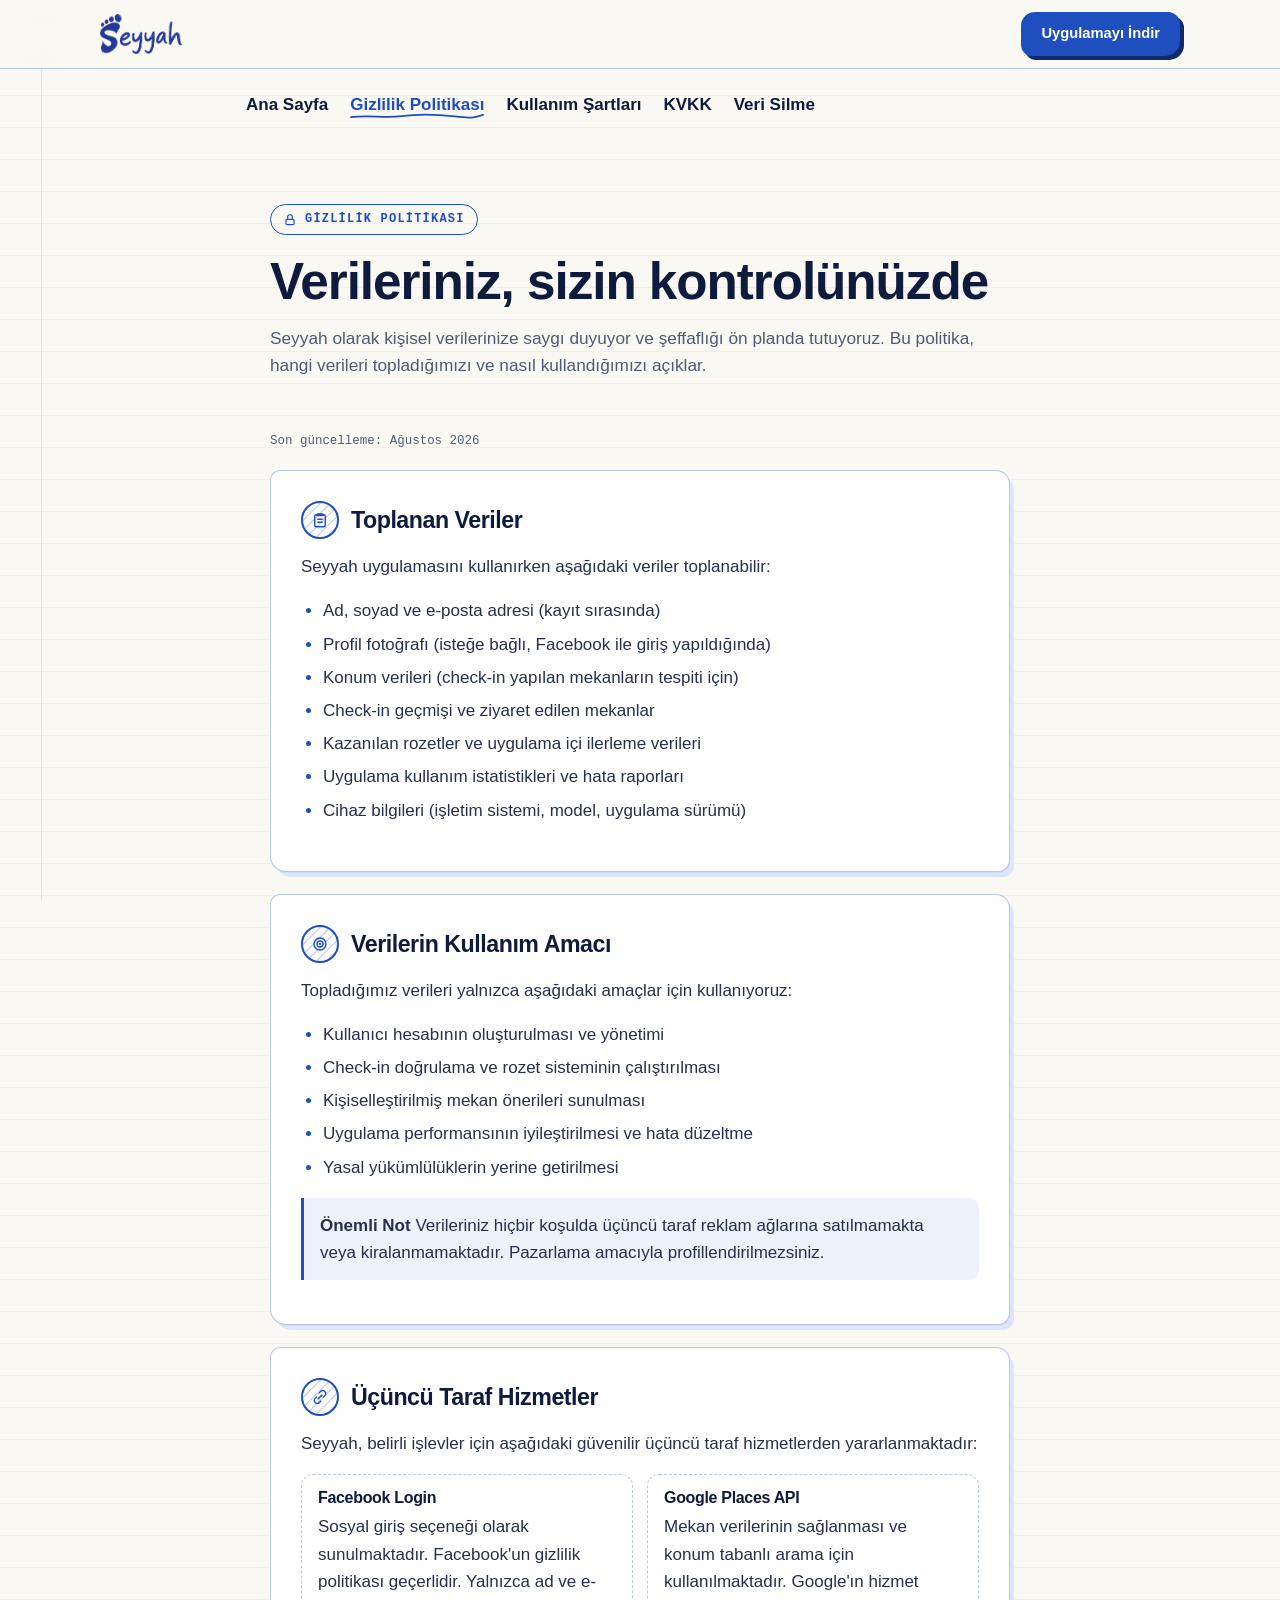
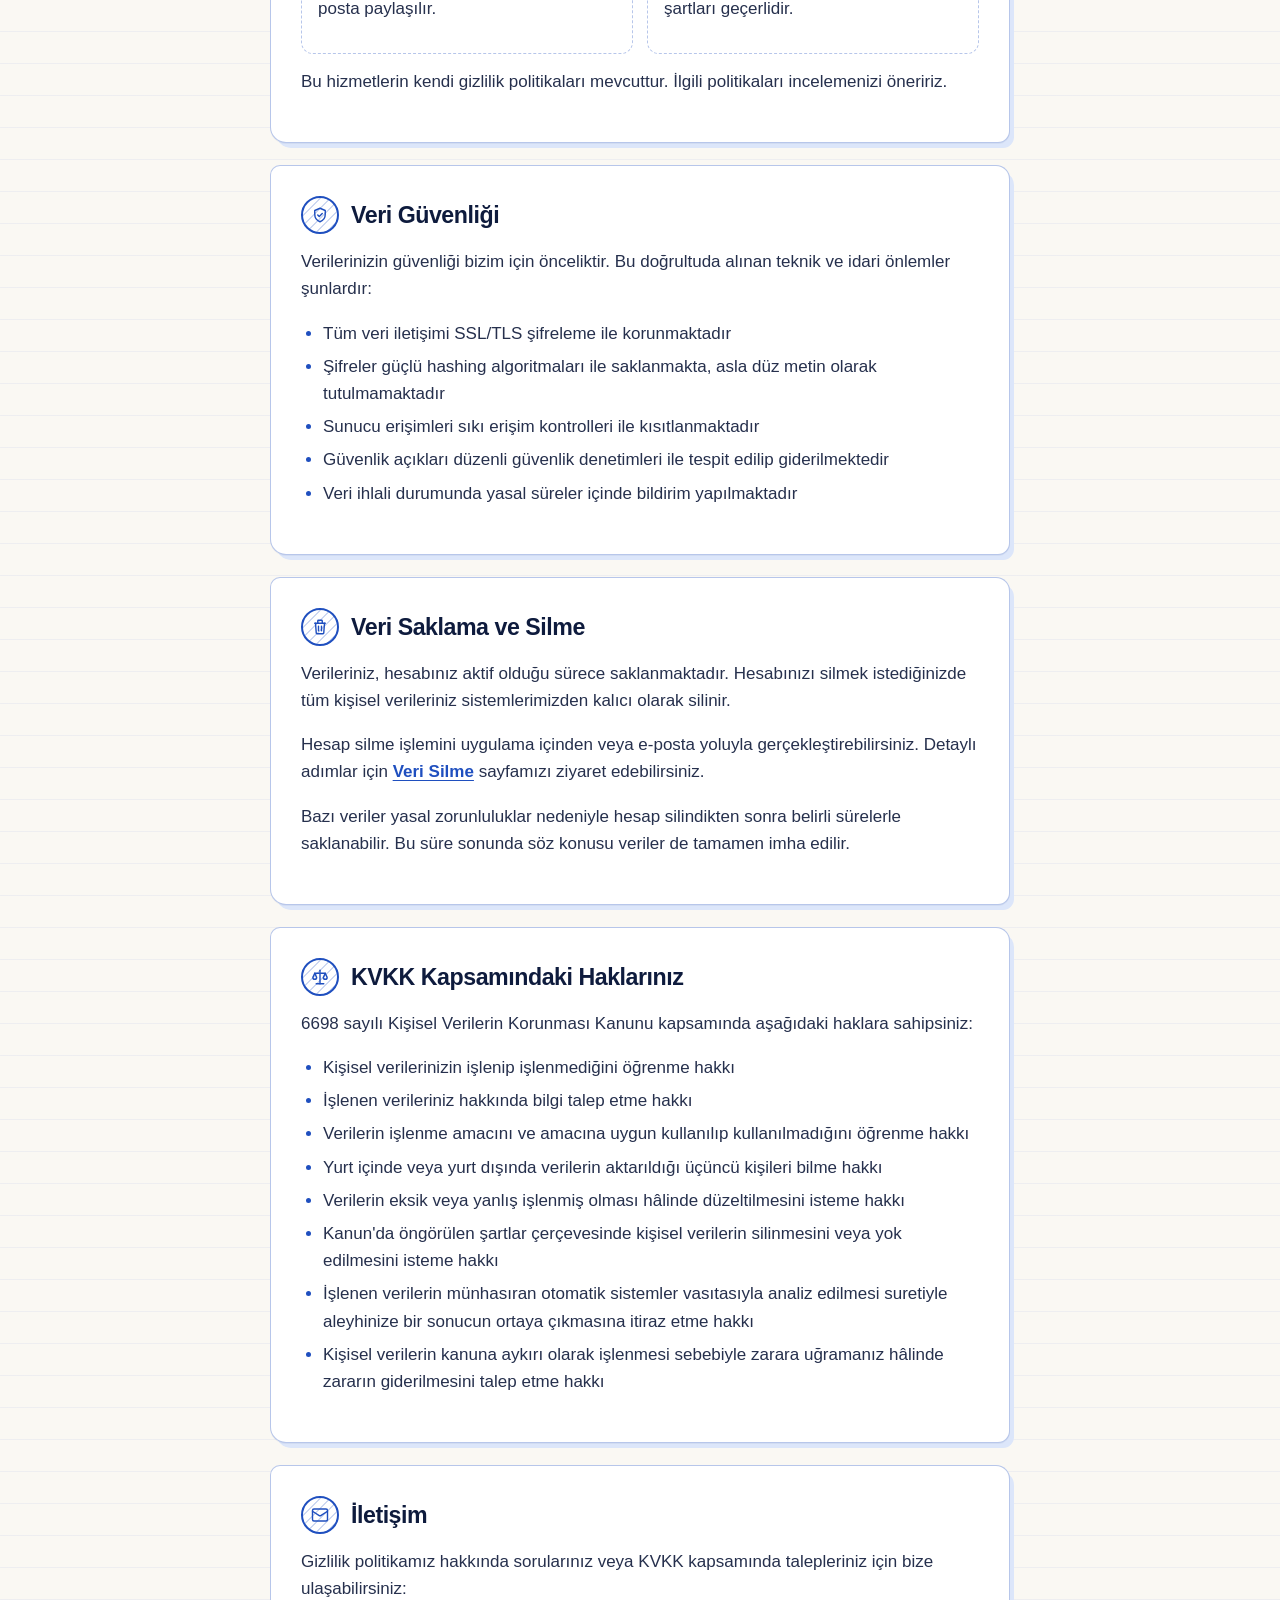
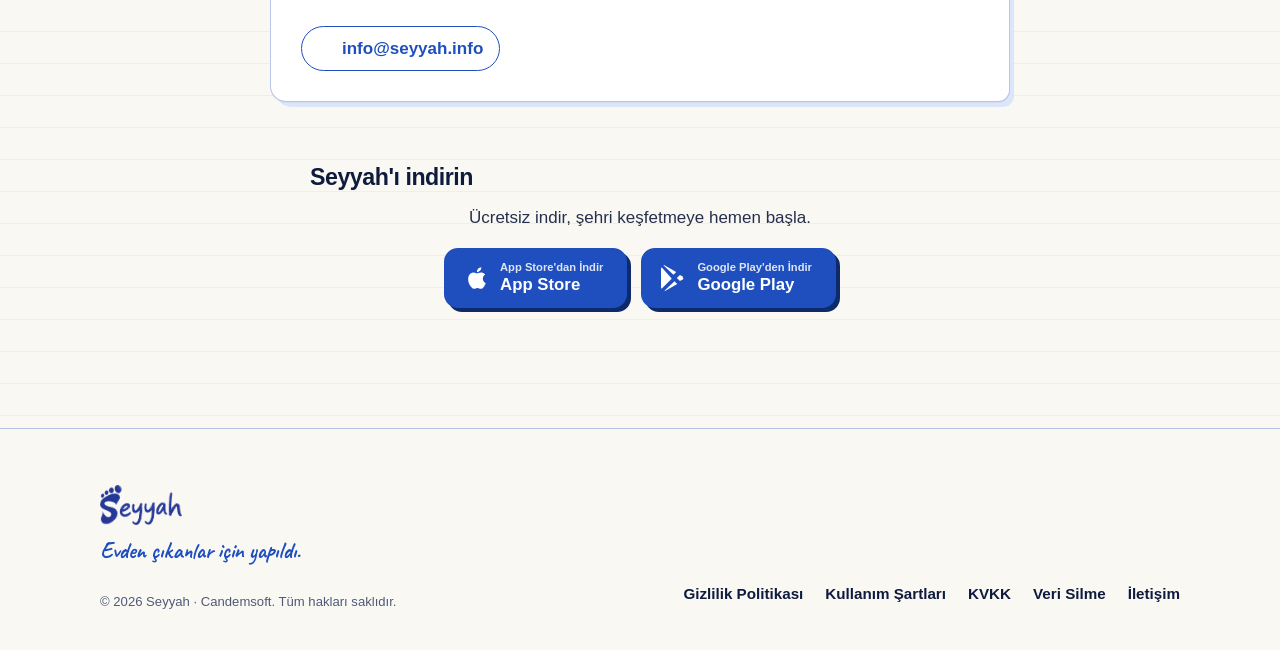
==== commit 212b1fa7: "feat: siteyi uygulamanın güncel haline getir - Seri haftalık: 4/8/12/26/52 hafta kilometre taşları, " ====
--- a/gizlilik_politikasi/index.html
+++ b/gizlilik_politikasi/index.html
@@ -22,7 +22,7 @@
 <a class="skip-link" href="#icerik">İçeriğe geç</a>
 <header class="nav scrolled">
   <div class="wrap nav-inner">
-    <a class="brand" href="../" aria-label="Seyyah ana sayfa"><img src="../assets/icon.png" alt="" width="36" height="36">Seyyah</a>
+    <a class="brand" href="../" aria-label="Seyyah ana sayfa"><img class="brand-word" src="../assets/logo-yazi.png" alt="Seyyah" width="99" height="48"></a>
     <a class="btn btn-primary nav-cta" style="display:inline-flex;margin-left:auto" href="../#indir">Uygulamayı İndir</a>
   </div>
 </header>
@@ -170,7 +170,7 @@
 <footer class="footer">
   <div class="wrap footer-grid">
     <div>
-      <a class="brand" href="../"><img src="../assets/icon.png" alt="" width="36" height="36" loading="lazy">Seyyah</a>
+      <a class="brand" href="../"><img class="brand-word" src="../assets/logo-yazi.png" alt="Seyyah" width="99" height="48" loading="lazy"></a>
       <p class="made">Evden çıkanlar için yapıldı.</p>
       <small>© 2026 Seyyah · Candemsoft. Tüm hakları saklıdır.</small>
     </div>
--- a/assets/css/site.css
+++ b/assets/css/site.css
@@ -207,6 +207,7 @@
 .nav-inner { display: flex; align-items: center; gap: 20px; min-height: 68px; }
 .brand { display: inline-flex; align-items: center; gap: 10px; font-weight: 850; font-size: 1.3rem; color: var(--title); text-decoration: none; letter-spacing: -0.02em; }
 .brand img { width: 36px; height: 36px; }
+.brand img.brand-word { width: auto; height: 40px; }
 .nav-links { display: none; list-style: none; margin: 0 0 0 auto; padding: 0; gap: 26px; }
 .nav-links a { color: var(--title); font-weight: 650; font-size: 0.95rem; }
 .nav-cta { display: none; min-height: 44px; padding: 8px 18px; font-size: 0.92rem; }
@@ -261,13 +262,27 @@
 .hero-polaroid figcaption { position: absolute; left: 0; right: 0; bottom: 4px; text-align: center; font-family: var(--f-hand); font-size: 1.15rem; color: var(--ink); }
 @media (min-width: 960px) { .hero-grid { grid-template-columns: 1.05fr 0.95fr; gap: 56px; } }
 
-/* mavi karakalem görünümü: gerçek çizim gelene kadar fotoğrafı mürekkep tonuna çeviren yer tutucu */
-.sketch { position: relative; overflow: hidden; background: #fff; isolation: isolate; }
-.sketch img { width: 100%; height: 100%; object-fit: cover; filter: grayscale(1) contrast(1.35) brightness(1.42); }
-.sketch::before { content: ""; position: absolute; inset: 0; background: var(--ink); mix-blend-mode: lighten; z-index: 1; pointer-events: none; }
-.sketch::after { content: ""; position: absolute; inset: 0; background: var(--hatch); mix-blend-mode: multiply; opacity: 0.5; z-index: 2; pointer-events: none; }
-.sketch.is-drawing img { filter: none; }
-.sketch.is-drawing::before, .sketch.is-drawing::after { display: none; }
+/* uygulamanın karakalem çizimleri (assets/sketches) */
+.drawing { position: relative; overflow: hidden; background: #fff; }
+.drawing img { width: 100%; height: 100%; object-fit: cover; }
+
+/* bölüm arka planında soluk karakalem sahne */
+.sketch-bg { position: relative; }
+.sketch-bg > .wrap { z-index: 1; }
+.sketch-bg::before {
+  content: ""; position: absolute; inset: 0; z-index: 0; pointer-events: none;
+  background: url("../sketches/turkiye-rotasi.webp") center bottom / min(1500px, 140%) auto no-repeat;
+  opacity: 1; mix-blend-mode: multiply; filter: contrast(1.25) saturate(1.25);
+  -webkit-mask-image: linear-gradient(to bottom, transparent 0, #000 30%, #000 80%, transparent 100%);
+          mask-image: linear-gradient(to bottom, transparent 0, #000 30%, #000 80%, transparent 100%);
+}
+.sketch-istanbul::before { background-image: url("../sketches/istanbul.webp"); background-position: center 85%; }
+.sketch-karadeniz::before { background-image: url("../sketches/karadeniz-dogu.webp"); background-position: center; }
+.sketch-ege::before { background-image: url("../sketches/ege-akdeniz.webp"); background-position: center; }
+.sketch-flip::before { transform: scaleX(-1); }
+/* yazının okunduğu bölümlerde çizim biraz daha soluk */
+.sketch-soft::before { opacity: 0.7; }
+@media (max-width: 699px) { .sketch-bg::before { background-size: 220% auto; } }
 
 /* ---------- ayak izi geçişleri ---------- */
 .trail { display: block; width: min(520px, 92%); height: 120px; margin: -36px auto; overflow: visible; color: var(--ink); position: relative; z-index: 1; }
@@ -376,7 +391,7 @@
 .sim-reward { display: none; flex-direction: column; align-items: center; gap: 8px; }
 .sim[data-state="reward"] .sim-reward { display: flex; }
 .sim[data-state="reward"] .sim-radar, .sim[data-state="reward"] .sim-status { display: none; }
-.sim-reward img { width: 150px; height: 150px; filter: drop-shadow(0 6px 10px rgba(14, 42, 107, 0.22)); }
+.sim-reward .st-medal { filter: drop-shadow(0 6px 10px rgba(14, 42, 107, 0.22)); }
 .sim-reward .mono { color: var(--ink); font-weight: 700; }
 .sim-reward h4 { font-size: 1.3rem; }
 .sim-check { opacity: 0; }
@@ -399,6 +414,7 @@
 .screen-title h4 { font-size: 1.05rem; }
 .badge-open { font-size: 0.66rem; font-weight: 800; color: var(--ink); border: 1.5px solid var(--ink); border-radius: 999px; padding: 1px 8px; }
 .screen-meta { color: var(--muted); font-size: 0.72rem; margin: 2px 0 10px; }
+.screen-context { margin: -6px 0 10px; font-size: 0.68rem; color: var(--ink); font-weight: 650; border-top: 1px dashed var(--ink-line); border-bottom: 1px dashed var(--ink-line); padding: 4px 0; }
 .actions { display: grid; grid-template-columns: repeat(4, minmax(0, 1fr)); gap: 6px; }
 .action { display: flex; flex-direction: column; align-items: center; gap: 3px; padding: 8px 2px; border-radius: 12px; font-size: 0.64rem; font-weight: 750; text-align: center; line-height: 1.15; }
 .action svg { width: 20px; height: 20px; }
@@ -451,7 +467,12 @@
   content: ""; position: absolute; top: 6px; left: 50%; width: 60px; height: 18px; z-index: 2;
   transform: translateX(-50%) rotate(var(--tape, -4deg)); background: rgba(220, 230, 250, 0.8);
 }
-.sticker img { width: min(132px, 100%); aspect-ratio: 1; object-fit: contain; filter: drop-shadow(1px 3px 2px rgba(14, 42, 107, 0.22)); transition: filter 0.25s ease; }
+/* uygulamadaki gibi: kâğıt daire + nadirlik çerçevesi + karakalem glif */
+.st-medal { position: relative; display: block; width: min(132px, 100%); aspect-ratio: 1; border-radius: 50%; transition: filter 0.25s ease; filter: drop-shadow(1px 3px 2px rgba(14, 42, 107, 0.18)); }
+.st-medal::before { content: ""; position: absolute; inset: 3%; border-radius: 50%; background: #fff; }
+.st-medal img { position: absolute; inset: 0; width: 100%; height: 100%; }
+.st-medal .st-glyph { inset: 22%; width: 56%; height: 56%; }
+.st-medal.st-lg { width: 150px; }
 .sticker h3 { font-size: 0.98rem; margin-top: 4px; }
 .sticker .meta { font-size: 0.78rem; color: var(--muted); }
 .rarity { font-family: var(--f-mono); font-size: 0.66rem; font-weight: 700; letter-spacing: 0.08em; text-transform: uppercase; padding: 2px 9px; border-radius: 999px; border: 1.5px solid currentColor; }
@@ -459,13 +480,19 @@
 .r-rare { color: var(--rare); }
 .r-epic { color: var(--epic); }
 .sticker:hover, .sticker:focus-visible, .sticker[aria-expanded="true"] { transform: rotate(var(--tilt, -3deg)) translateY(-6px); }
-.sticker[data-rarity="rare"]:hover img, .sticker[data-rarity="rare"][aria-expanded="true"] img { filter: drop-shadow(0 0 10px rgba(124, 58, 237, 0.55)); }
-.sticker[data-rarity="epic"] img { animation: shimmer 3.2s ease-in-out infinite; }
+.sticker[data-rarity="rare"]:hover .st-medal, .sticker[data-rarity="rare"][aria-expanded="true"] .st-medal { filter: drop-shadow(0 0 10px rgba(124, 58, 237, 0.55)); }
+.sticker[data-rarity="epic"] .st-medal { animation: shimmer 3.2s ease-in-out infinite; }
 @keyframes shimmer { 50% { filter: drop-shadow(0 0 12px rgba(219, 39, 119, 0.55)) drop-shadow(1px 3px 2px rgba(14, 42, 107, 0.2)); } }
 .sticker-detail { margin-top: 30px; padding: 18px 20px; border: 1.5px dashed var(--ink); border-radius: 12px; background: #fff; min-height: 84px; }
 .sticker-detail h3 { font-family: var(--f-hand); font-size: 1.6rem; color: var(--ink); letter-spacing: 0; font-weight: 700; }
 .sticker-detail p { margin: 4px 0 0; }
-.sticker-more { text-align: center; margin-top: 26px; font-size: 1.45rem; }
+.sticker-more { text-align: center; margin-top: 14px; font-size: 1.45rem; }
+.sticker-strip { display: flex; flex-wrap: wrap; justify-content: center; gap: 10px 14px; margin: 34px auto 0; max-width: 900px; opacity: 0.8; }
+.sticker-strip img { width: 40px; height: 40px; }
+.vignette-strip { margin: 26px 0 0; display: flex; flex-wrap: wrap; gap: 6px 12px; align-items: flex-end; }
+.vignette-strip img { width: 92px; height: auto; }
+.vignette-strip figcaption { width: 100%; font-size: 1.35rem; margin-top: 4px; }
+@media (max-width: 559px) { .vignette-strip img { width: 70px; } }
 @media (min-width: 760px) { .sticker-grid { grid-template-columns: repeat(4, minmax(0, 1fr)); } }
 
 /* ---------- günlük seri ---------- */
@@ -481,6 +508,12 @@
 .cal .day.today { border-color: var(--ink); border-width: 2px; }
 .cal .day.freeze { background: var(--ink-soft); }
 .cal .day.freeze span { font-size: 1rem; }
+.cal.weeks { grid-template-columns: repeat(6, minmax(0, 1fr)); gap: 8px; }
+.cal.weeks .day { aspect-ratio: 1 / 1.08; }
+.cal.weeks .day svg { inset: 10% 24% 36%; width: 52%; height: 50%; }
+.cal.weeks .day > span { margin-bottom: 14px; }
+.cal .wk { position: absolute; bottom: 3px; left: 0; right: 0; text-align: center; white-space: nowrap; overflow: hidden; font-family: var(--f-mono); font-size: 0.55rem; color: var(--muted); letter-spacing: 0.02em; }
+.cal .today .wk { color: var(--ink); font-weight: 700; }
 .cal-legend { display: flex; flex-wrap: wrap; gap: 6px 18px; margin-top: 14px; font-size: 0.8rem; color: var(--muted); }
 .milestones { list-style: none; padding: 0; margin: 28px 0 0; display: grid; grid-template-columns: repeat(5, minmax(0, 1fr)); gap: 8px; position: relative; }
 .milestones::before { content: ""; position: absolute; left: 10%; right: 10%; top: 25px; border-top: 2px dashed var(--ink-line); }
@@ -503,6 +536,11 @@
 .friend-head p b { color: var(--ink); }
 .friend blockquote { margin: 0; font-family: var(--f-hand); font-size: 1.35rem; line-height: 1.25; color: var(--ink-deep); }
 .friend .sub { margin: 0; color: var(--muted); font-size: 0.95rem; }
+.friend-card { display: grid; gap: 18px; align-items: center; background-image: var(--hatch-x); background-color: #fff; background-blend-mode: normal; }
+.friend-card > div { background: #fff; border-radius: 8px; padding: 4px 6px; }
+.friend-card h3 { font-size: 1.2rem; margin-bottom: 6px; }
+.qr-sketch { width: 120px; height: 120px; overflow: visible; background: #fff; border-radius: 12px; }
+@media (min-width: 720px) { .friend-card { grid-column: 1 / -1; grid-template-columns: 130px 1fr; transform: none !important; margin-top: 26px; } }
 .friend .crown { position: absolute; top: -18px; right: 18px; width: 44px; height: 44px; transform: rotate(10deg); overflow: visible; }
 @media (min-width: 720px) { .friends-grid { grid-template-columns: repeat(2, minmax(0, 1fr)); } .friend:nth-child(even) { transform: translateY(26px) rotate(0.8deg); } .friend:nth-child(odd) { transform: rotate(-0.7deg); } }
 
@@ -528,27 +566,16 @@
 .map-fallback { padding: 40px 10px; text-align: center; color: var(--muted); }
 .place-chips { display: flex; flex-wrap: wrap; gap: 8px; margin-top: 16px; list-style: none; padding: 0; }
 .place-chips .chip-btn[aria-pressed="true"] { background: var(--ink); color: #fff; border-color: var(--ink); }
-.explore-grid { display: grid; gap: 28px; }
-.place-card { padding: 16px; }
-.place-card h3 { font-size: 1.35rem; margin-top: 14px; }
-.place-card .where { font-family: var(--f-mono); font-size: 0.72rem; letter-spacing: 0.06em; text-transform: uppercase; color: var(--muted); }
-.place-card p { margin: 8px 0 0; color: var(--text); font-size: 0.98rem; }
-.credit { font-size: 0.74rem; color: var(--muted); margin-top: 10px !important; }
-.credit a { color: var(--muted); }
-@media (min-width: 1000px) { .explore-grid { grid-template-columns: 1.55fr 0.85fr; align-items: start; } .place-card { position: sticky; top: 100px; } }
-
-/* çizim ↔ fotoğraf karşılaştırma */
-.compare { position: relative; aspect-ratio: 4 / 3; border-radius: 8px; overflow: hidden; border: 1.5px solid var(--ink-line); --pos: 50%; user-select: none; touch-action: pan-y; }
-.compare > img, .compare .sketch { position: absolute; inset: 0; width: 100%; height: 100%; }
-.compare > img { object-fit: cover; }
-.compare .sketch { clip-path: inset(0 calc(100% - var(--pos)) 0 0); }
-.compare .divider { position: absolute; top: 0; bottom: 0; left: var(--pos); width: 0; border-left: 2px dashed #fff; z-index: 3; pointer-events: none; }
-.compare .knob { position: absolute; top: 50%; left: 0; width: 44px; height: 44px; transform: translate(-50%, -50%); border-radius: 50%; background: #fff; border: 2px solid var(--ink); display: grid; place-items: center; color: var(--ink); font-weight: 900; box-shadow: 0 2px 8px rgba(14, 42, 107, 0.25); }
-.compare input[type="range"] { position: absolute; inset: 0; width: 100%; height: 100%; opacity: 0; cursor: ew-resize; z-index: 4; margin: 0; }
-.compare .lbl { position: absolute; bottom: 10px; z-index: 3; font-family: var(--f-hand); font-size: 1.15rem; font-weight: 700; padding: 0 8px; border-radius: 6px; background: rgba(255, 255, 255, 0.92); color: var(--ink); pointer-events: none; }
-.compare .lbl.l { left: 10px; }
-.compare .lbl.r { right: 10px; }
-.compare:focus-within { outline: 2.5px dashed var(--ink); outline-offset: 3px; }
+#kesfet .map-shell { max-width: 1080px; margin: 0 auto; background: transparent; border-color: transparent; box-shadow: none; padding-left: 0; padding-right: 0; }
+#kesfet .tr-map .iller path { fill: rgba(255, 255, 255, 0.45); stroke-width: 1; }
+#kesfet .tr-map .iller path:hover, #kesfet .tr-map .iller path.active { fill: url(#hatch); }
+#kesfet .tr-map .iller path.visited { fill: url(#hatch-x); }
+.map-stage { position: relative; }
+.place-note { margin-top: 18px; padding: 20px 20px 18px; background: #fff; border: 1.5px solid var(--ink-line); border-radius: 6px 12px 8px 14px; box-shadow: var(--shadow); transform: rotate(-1deg); }
+.place-note .where { font-family: var(--f-mono); font-size: 0.72rem; letter-spacing: 0.06em; text-transform: uppercase; color: var(--muted); }
+.place-note h3 { font-family: var(--f-hand); font-size: 2rem; font-weight: 700; color: var(--ink); letter-spacing: 0; line-height: 1.05; margin: 2px 0 6px; }
+.place-note p { margin: 0; font-size: 0.97rem; }
+@media (min-width: 800px) { .place-note { max-width: 560px; } }
 
 /* ---------- SSS ---------- */
 .faq { max-width: 820px; margin: 0 auto; display: grid; gap: 14px; }
@@ -561,10 +588,12 @@
 .faq .ans p:last-child { margin-bottom: 0; }
 
 /* ---------- indir ---------- */
+.sketch-bg .cta-card { background: rgba(255, 255, 255, 0.72); }
 .cta-card { padding: clamp(32px, 6vw, 64px) clamp(20px, 5vw, 64px); text-align: center; overflow: hidden; }
 .cta-card h2 { max-width: 16em; margin: 0 auto; }
 .cta-card .lead { margin: 18px auto 30px; }
 .cta-card .store-buttons { justify-content: center; }
+.cta-greet { font-size: clamp(1.5rem, 4vw, 2rem); margin: 10px 0 0; }
 .cta-board { font-size: clamp(1.9rem, 6vw, 3rem); margin-bottom: 18px; display: block; }
 .cta-board-svg { width: min(520px, 100%); height: auto; margin: 0 auto 10px; display: block; overflow: visible; }
 
@@ -582,7 +611,8 @@
 @media (min-width: 860px) { .footer-grid { grid-template-columns: 1fr auto; align-items: end; } }
 
 /* imleç mürekkep izi */
-.ink-trail { position: fixed; inset: 0; pointer-events: none; z-index: 60; }
+/* width/height şart: aksi halde tuval piksel boyutunda (dpr×) görünür ve iz imleçten kayar */
+.ink-trail { position: fixed; left: 0; top: 0; width: 100vw; height: 100vh; pointer-events: none; z-index: 60; }
 
 /* ---------- yasal sayfalar ---------- */
 .legal-hero { padding: clamp(36px, 7vw, 80px) 0 28px; }
@@ -629,5 +659,5 @@
 /* ---------- hareket azaltma ---------- */
 @media (prefers-reduced-motion: reduce) {
   *, *::before, *::after { animation-duration: 0.01ms !important; animation-iteration-count: 1 !important; transition-duration: 0.01ms !important; }
-  .sticker[data-rarity="epic"] img { animation: none; filter: drop-shadow(0 0 10px rgba(219, 39, 119, 0.45)); }
-}
+  .sticker[data-rarity="epic"] .st-medal { animation: none; filter: drop-shadow(0 0 10px rgba(219, 39, 119, 0.45)); }
+}
